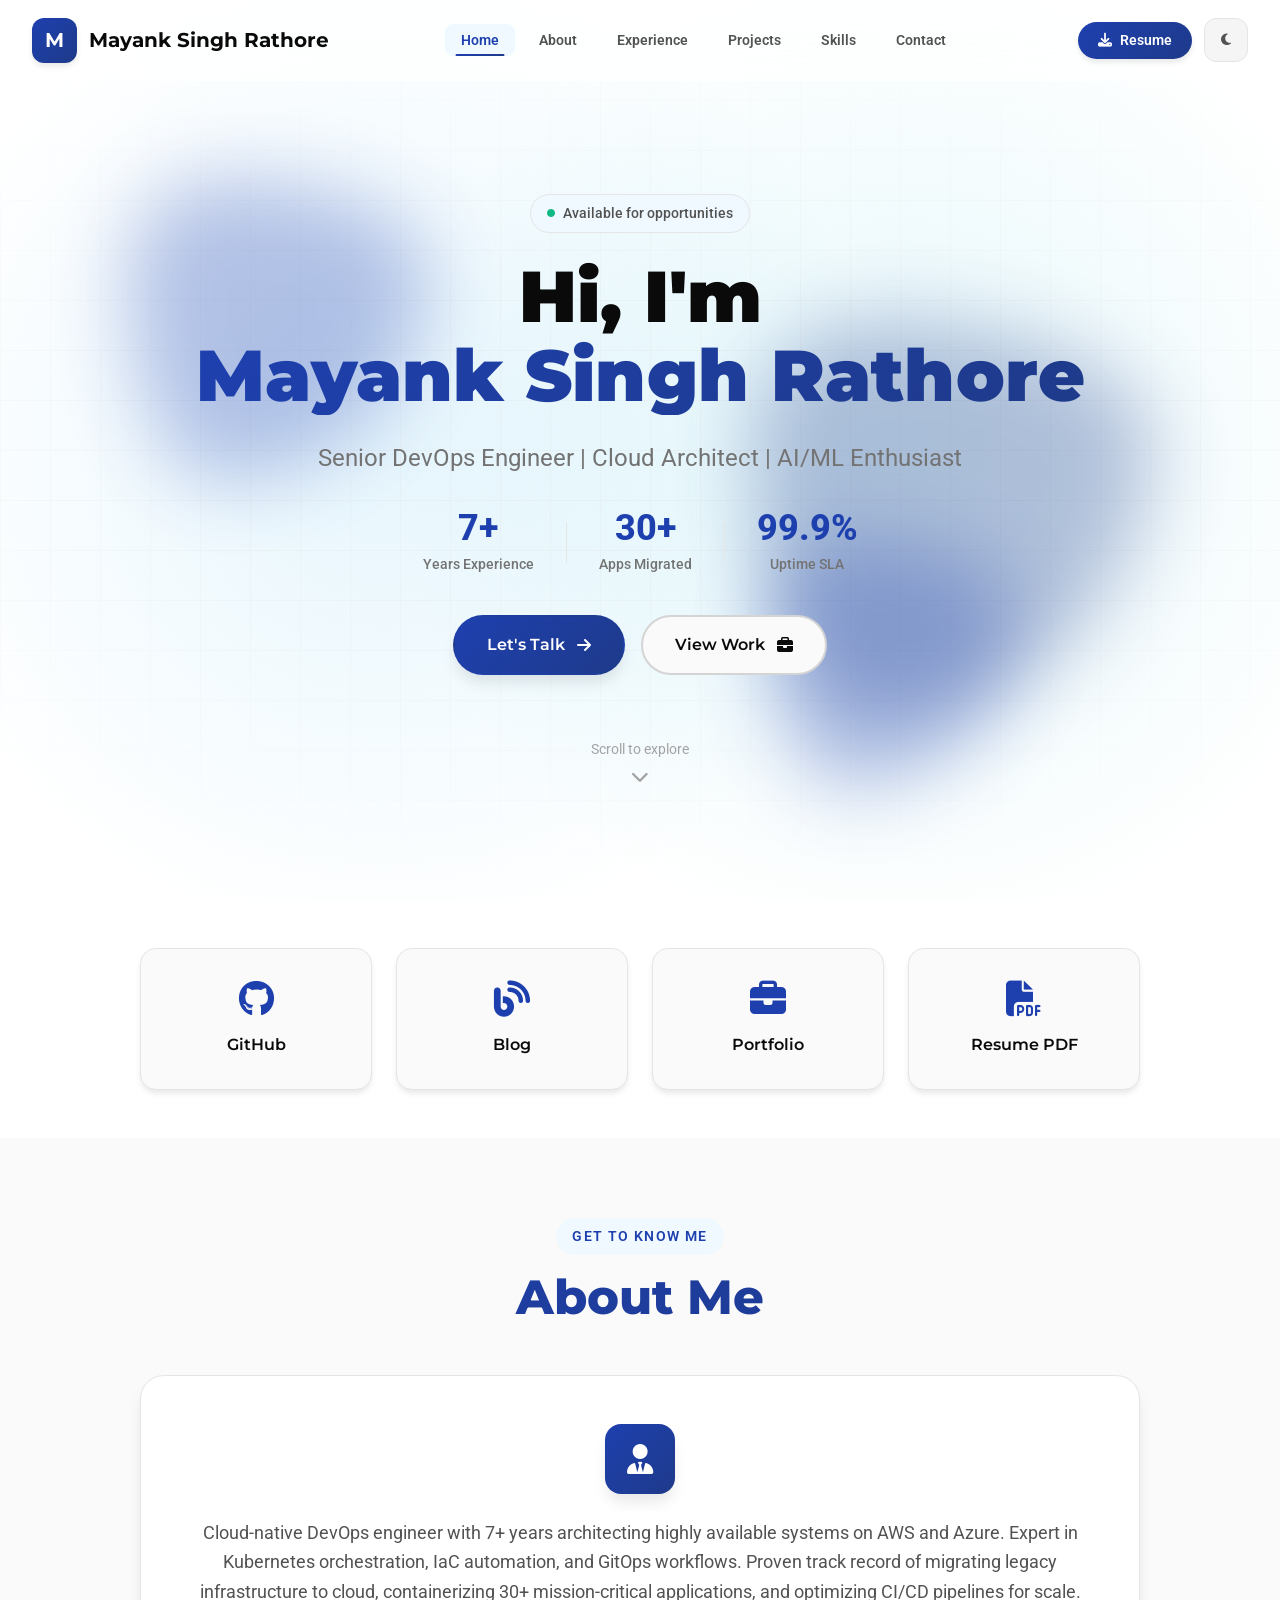
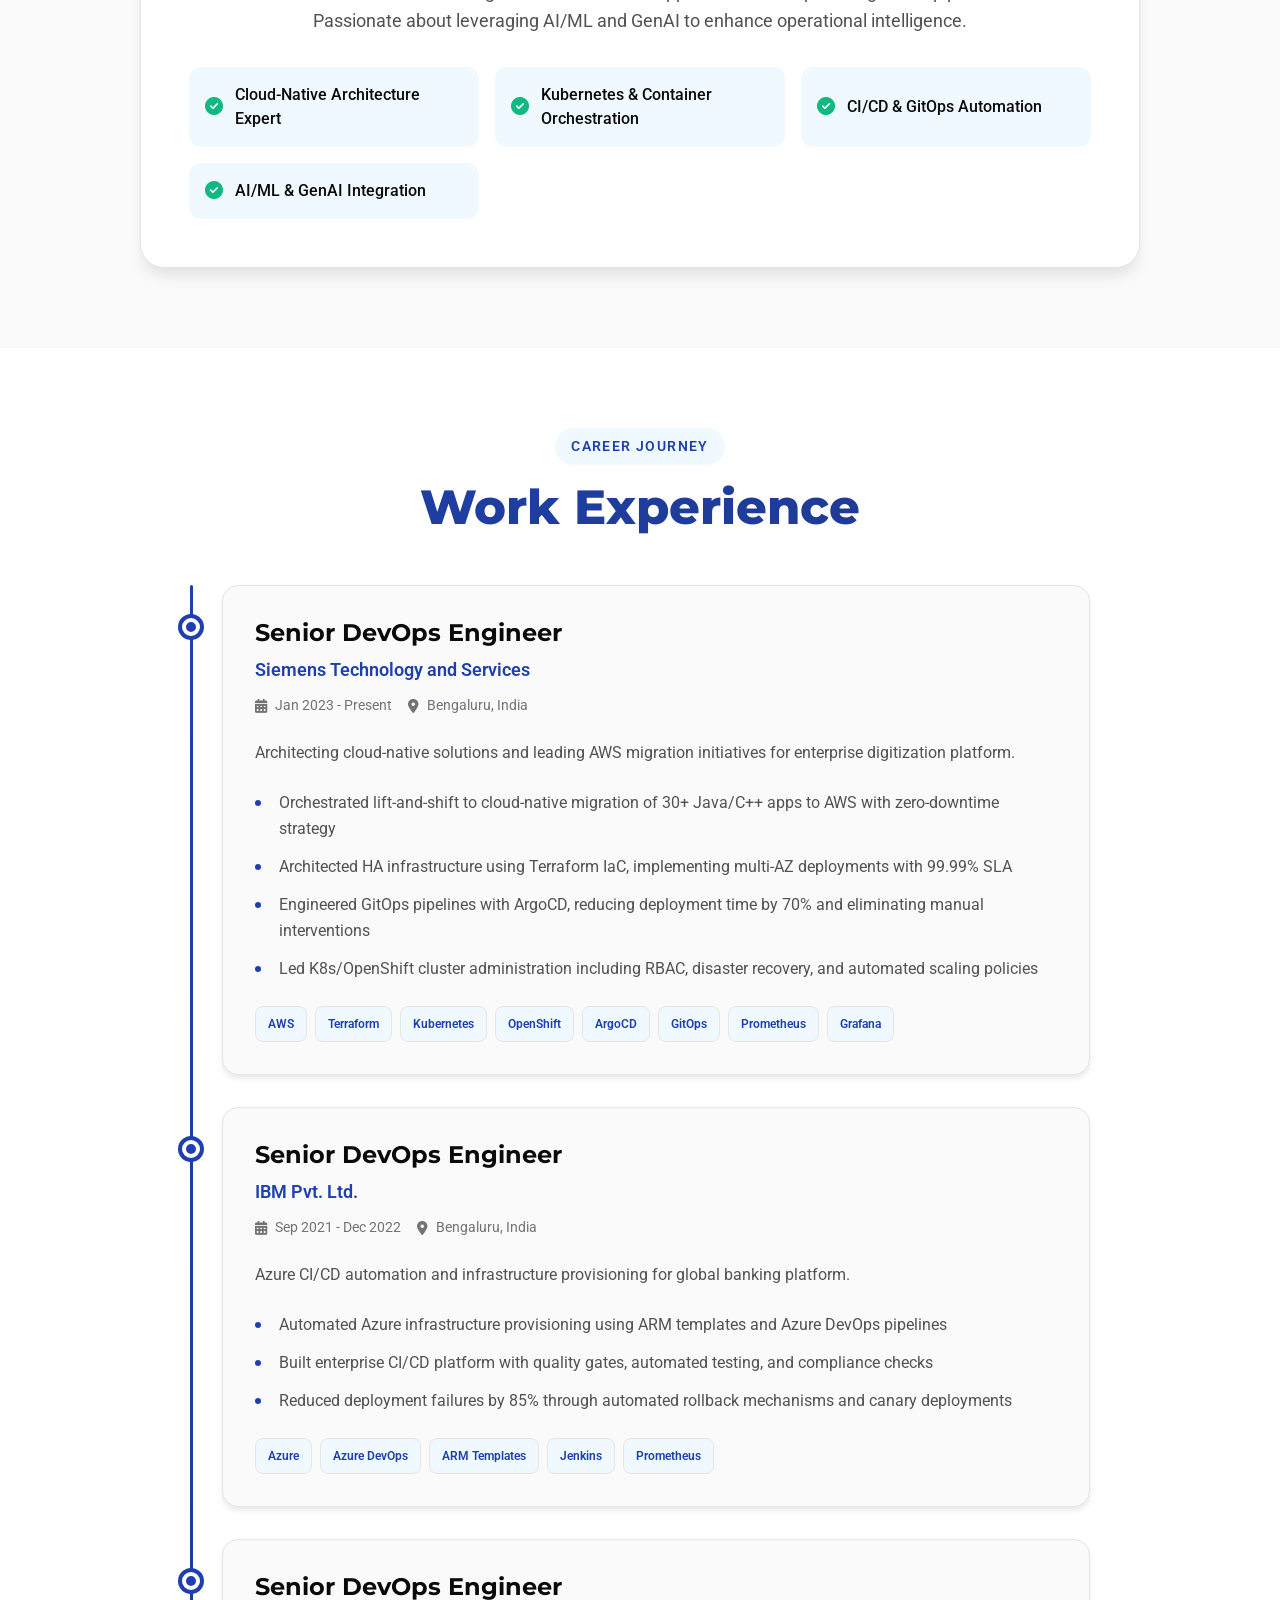
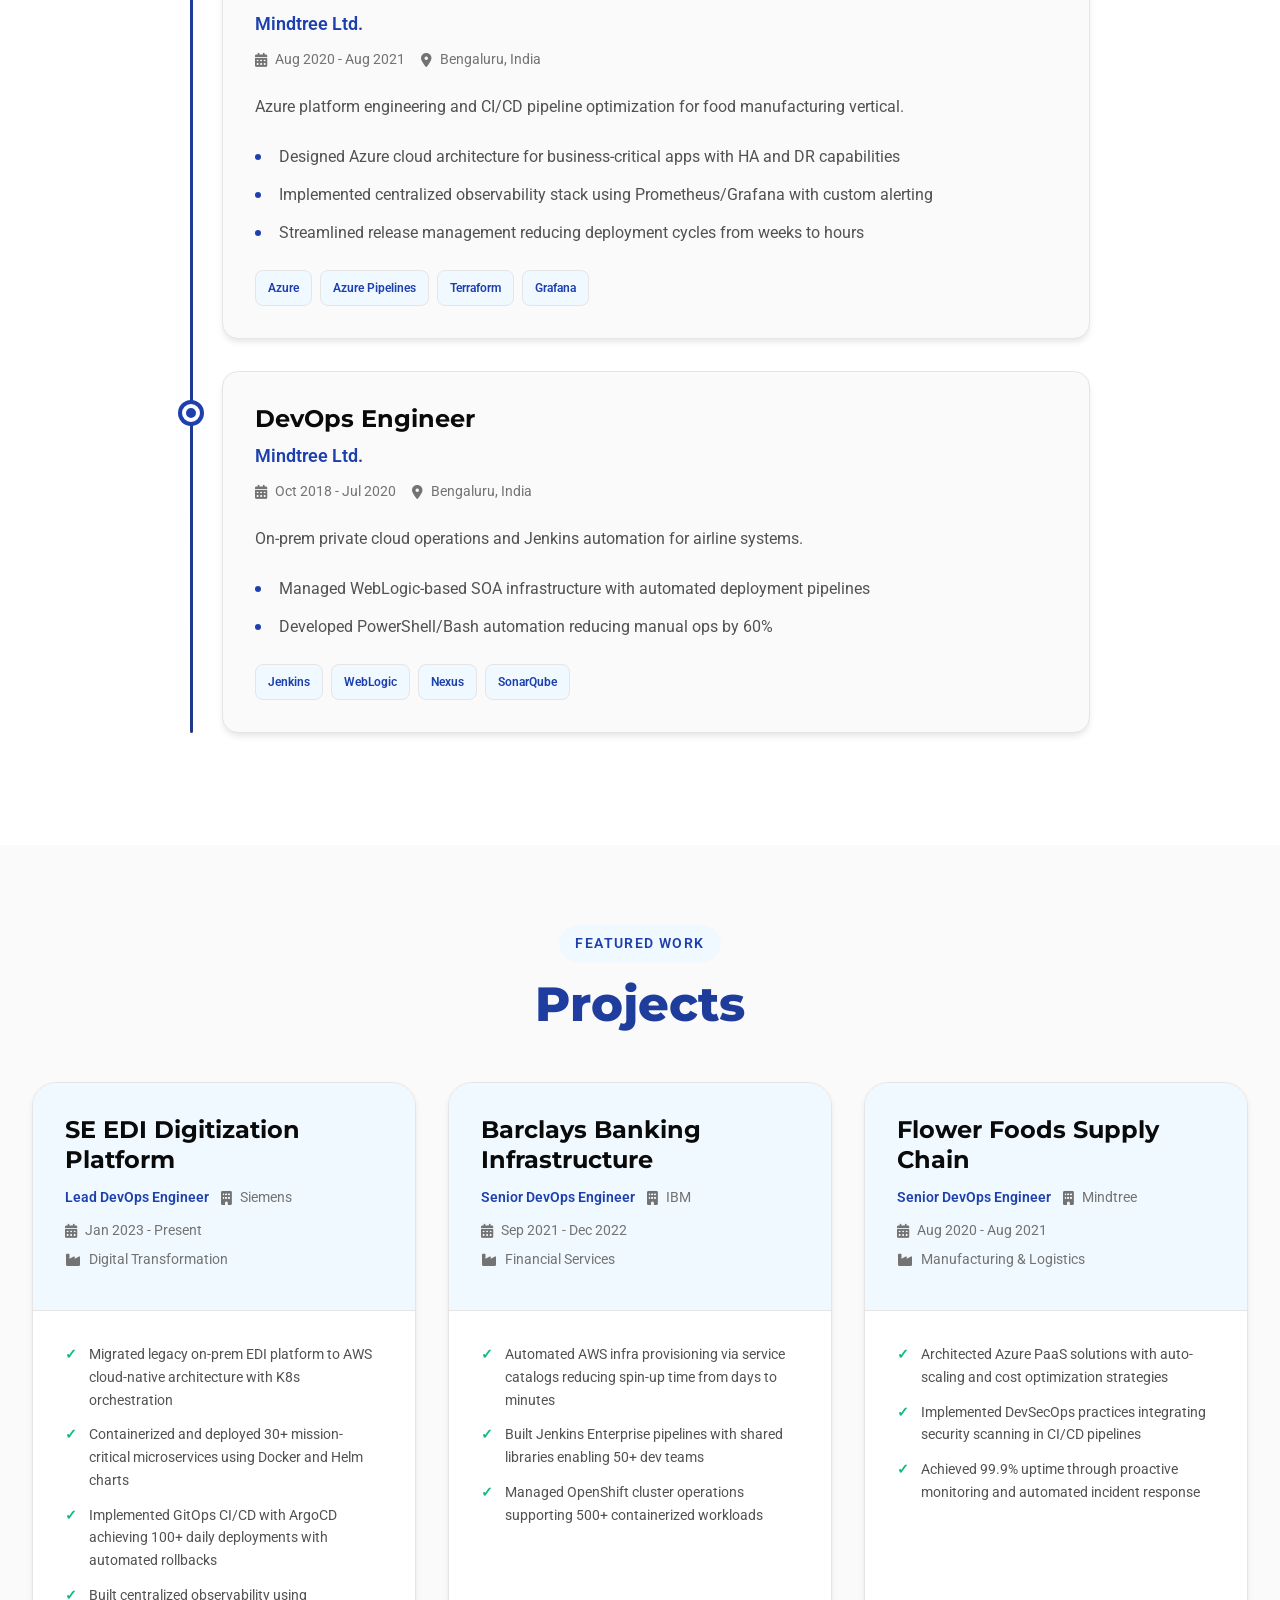
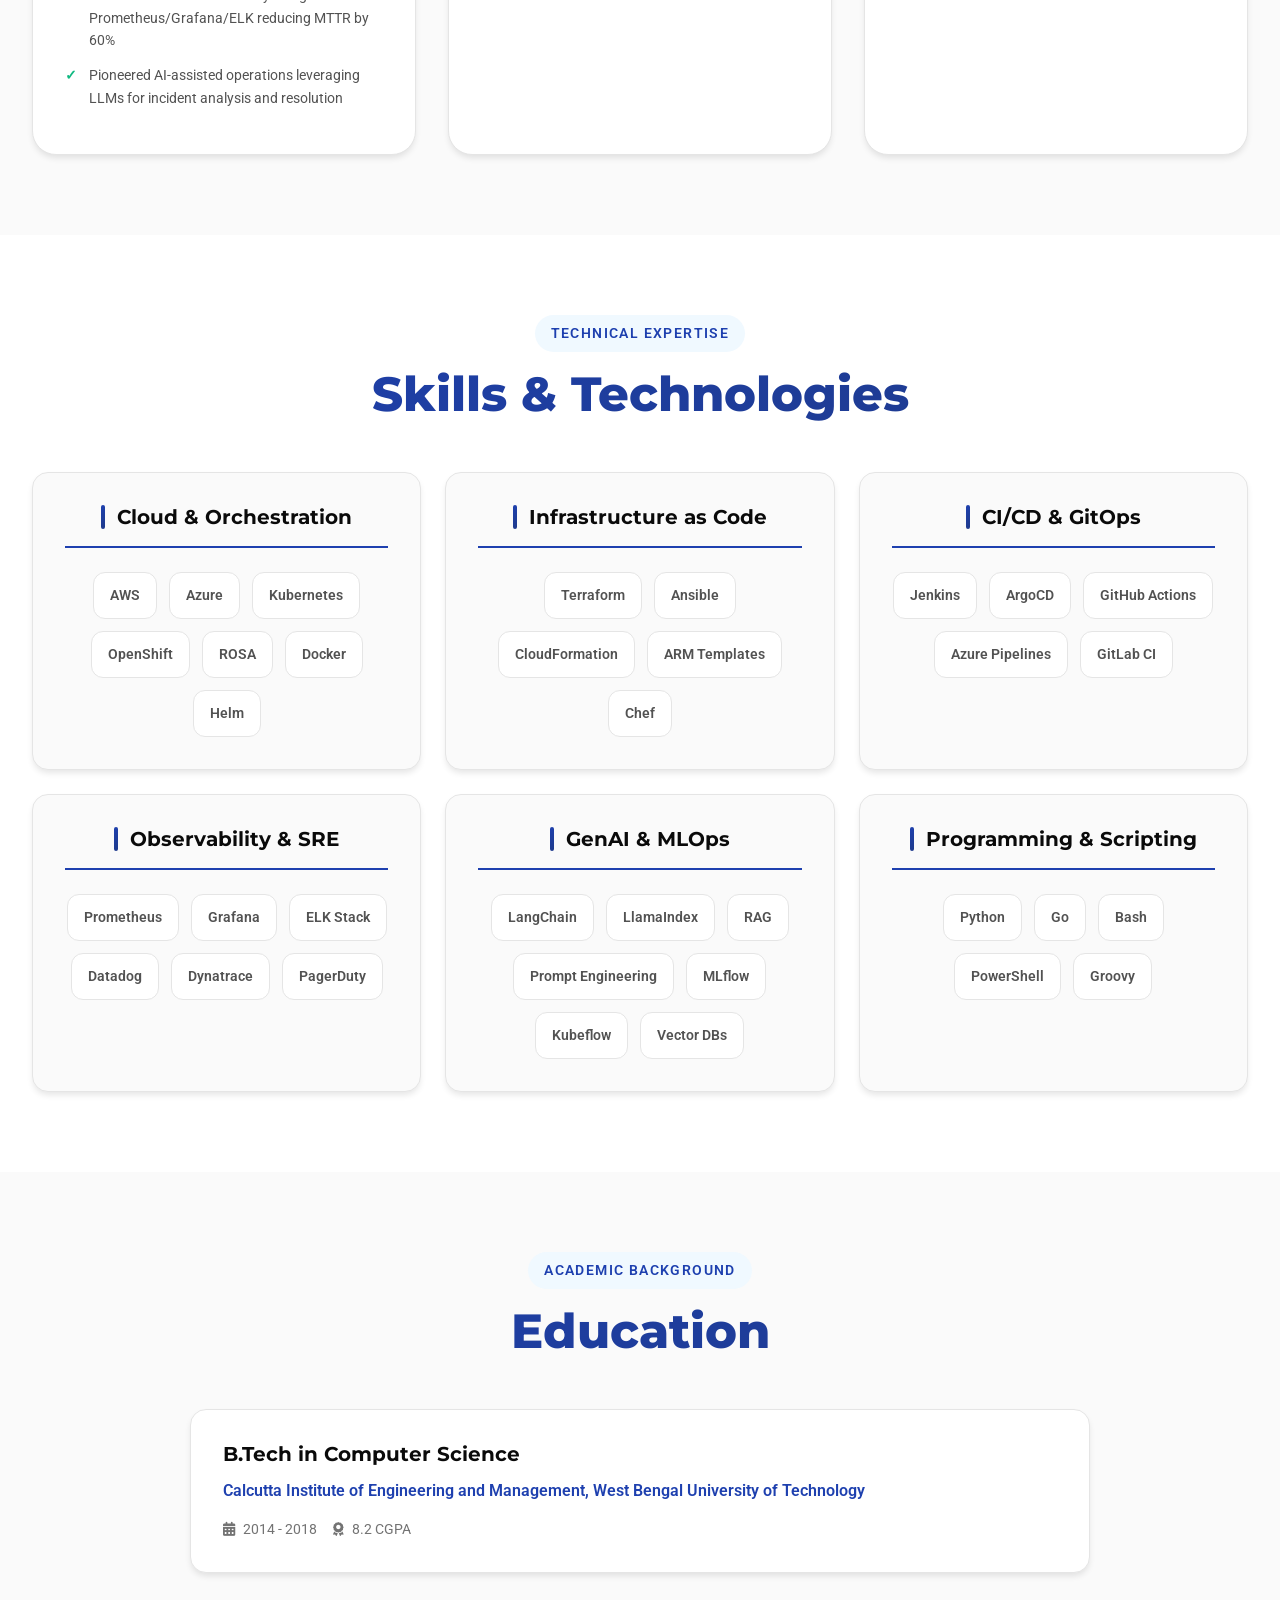
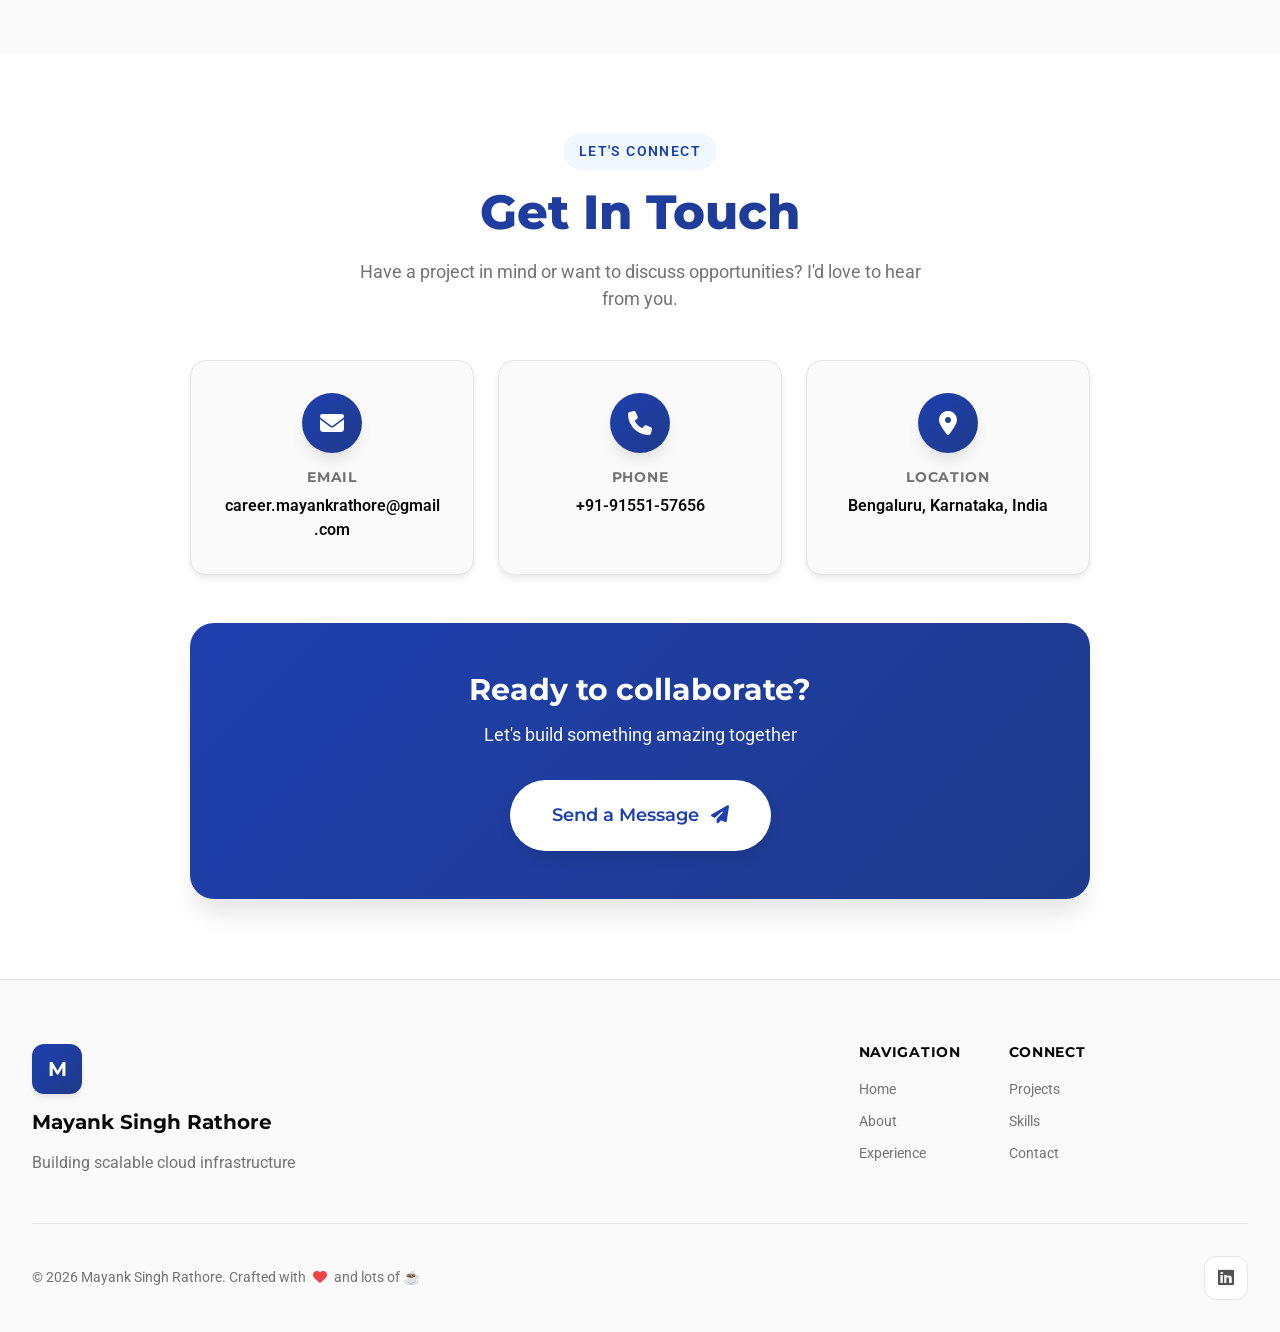
==== index.html @ becdf4ff "Added files" ====
<!DOCTYPE html>
<html lang="en">
<head>
    <meta charset="UTF-8">
    <meta name="viewport" content="width=device-width, initial-scale=1.0">
    <meta name="description" content="Mayank Singh Rathore - Senior DevOps Engineer | Cloud & Platform Engineering">
    <meta name="author" content="Mayank Singh Rathore">
    <title>Mayank Singh Rathore - Portfolio</title>
    <link rel="preconnect" href="https://fonts.googleapis.com">
    <link rel="preconnect" href="https://fonts.gstatic.com" crossorigin>
    <link rel="stylesheet" href="css/styles.css">
    <link rel="stylesheet" href="https://cdnjs.cloudflare.com/ajax/libs/font-awesome/6.4.0/css/all.min.css">
</head>
<body>
    <!-- Header & Navigation -->
    <header class="header">
        <div class="container">
            <nav class="navbar">
                <div class="logo">
                    <div class="logo-icon">
                        <span id="logo-initial">M</span>
                    </div>
                    <h1 id="nav-name" class="logo-text">Loading...</h1>
                </div>
                <button class="mobile-menu-toggle" aria-label="Toggle navigation menu">
                    <span></span>
                    <span></span>
                    <span></span>
                </button>
                <ul class="nav-menu">
                    <li><a href="#home" class="nav-link">Home</a></li>
                    <li><a href="#about" class="nav-link">About</a></li>
                    <li><a href="#experience" class="nav-link">Experience</a></li>
                    <li><a href="#projects" class="nav-link">Projects</a></li>
                    <li><a href="#skills" class="nav-link">Skills</a></li>
                    <li><a href="#contact" class="nav-link">Contact</a></li>
                </ul>
                <div class="nav-actions">
                    <a href="#" id="download-resume" class="btn-download" aria-label="Download resume">
                        <i class="fas fa-download"></i>
                        <span>Resume</span>
                    </a>
                    <button class="theme-toggle" id="theme-toggle" aria-label="Toggle dark mode">
                        <i class="fas fa-moon"></i>
                    </button>
                </div>
            </nav>
        </div>
    </header>

    <!-- Hero Section -->
    <section id="home" class="hero">
        <div class="hero-background">
            <div class="hero-gradient"></div>
            <div class="hero-grid"></div>
            <div class="floating-shapes">
                <div class="shape shape-1"></div>
                <div class="shape shape-2"></div>
                <div class="shape shape-3"></div>
            </div>
        </div>
        <div class="container">
            <div class="hero-content">
                <div class="hero-badge">
                    <i class="fas fa-circle"></i>
                    <span>Available for opportunities</span>
                </div>
                <h1 id="hero-name" class="hero-title">
                    Hi, I'm <span class="gradient-text">Loading...</span>
                </h1>
                <p id="hero-headline" class="hero-subtitle">Loading...</p>
                <div class="hero-stats">
                    <div class="stat-item">
                        <div class="stat-number">7+</div>
                        <div class="stat-label">Years Experience</div>
                    </div>
                    <div class="stat-divider"></div>
                    <div class="stat-item">
                        <div class="stat-number">30+</div>
                        <div class="stat-label">Apps Migrated</div>
                    </div>
                    <div class="stat-divider"></div>
                    <div class="stat-item">
                        <div class="stat-number">99.9%</div>
                        <div class="stat-label">Uptime SLA</div>
                    </div>
                </div>
                <div class="hero-buttons">
                    <a href="#contact" class="btn btn-primary">
                        <span>Let's Talk</span>
                        <i class="fas fa-arrow-right"></i>
                    </a>
                    <a href="#projects" class="btn btn-secondary">
                        <span>View Work</span>
                        <i class="fas fa-briefcase"></i>
                    </a>
                </div>
                <div class="scroll-indicator">
                    <span>Scroll to explore</span>
                    <i class="fas fa-chevron-down"></i>
                </div>
            </div>
        </div>
    </section>

    <!-- Quick Links Section -->
    <section id="quick-links" class="quick-links section">
        <div class="container">
            <div id="quick-links-container" class="quick-links-grid">
                <!-- Dynamic content will be loaded here -->
            </div>
        </div>
    </section>

    <!-- About Section -->
    <section id="about" class="about section">
        <div class="container">
            <div class="section-header">
                <span class="section-label">Get to know me</span>
                <h2 class="section-title">About Me</h2>
            </div>
            <div class="about-content">
                <div class="about-card">
                    <div class="about-icon">
                        <i class="fas fa-user-tie"></i>
                    </div>
                    <p id="about-summary" class="about-text">Loading...</p>
                    <div class="about-highlights">
                        <div class="highlight-item">
                            <i class="fas fa-check-circle"></i>
                            <span>Cloud-Native Architecture Expert</span>
                        </div>
                        <div class="highlight-item">
                            <i class="fas fa-check-circle"></i>
                            <span>Kubernetes & Container Orchestration</span>
                        </div>
                        <div class="highlight-item">
                            <i class="fas fa-check-circle"></i>
                            <span>CI/CD & GitOps Automation</span>
                        </div>
                        <div class="highlight-item">
                            <i class="fas fa-check-circle"></i>
                            <span>AI/ML & GenAI Integration</span>
                        </div>
                    </div>
                </div>
            </div>
        </div>
    </section>

    <!-- Work Experience Section -->
    <section id="experience" class="experience section">
        <div class="container">
            <div class="section-header">
                <span class="section-label">Career Journey</span>
                <h2 class="section-title">Work Experience</h2>
            </div>
            <div id="experience-container" class="experience-timeline">
                <!-- Dynamic content will be loaded here -->
            </div>
        </div>
    </section>

    <!-- Projects Section -->
    <section id="projects" class="projects section">
        <div class="container">
            <div class="section-header">
                <span class="section-label">Featured Work</span>
                <h2 class="section-title">Projects</h2>
            </div>
            <div id="projects-container" class="projects-grid">
                <!-- Dynamic content will be loaded here -->
            </div>
        </div>
    </section>

    <!-- Skills Section -->
    <section id="skills" class="skills section">
        <div class="container">
            <div class="section-header">
                <span class="section-label">Technical Expertise</span>
                <h2 class="section-title">Skills & Technologies</h2>
            </div>
            <div id="skills-container" class="skills-grid">
                <!-- Dynamic content will be loaded here -->
            </div>
        </div>
    </section>

    <!-- Education Section -->
    <section id="education" class="education section">
        <div class="container">
            <div class="section-header">
                <span class="section-label">Academic Background</span>
                <h2 class="section-title">Education</h2>
            </div>
            <div id="education-container" class="education-grid">
                <!-- Dynamic content will be loaded here -->
            </div>
        </div>
    </section>

    <!-- Contact Section -->
    <section id="contact" class="contact section">
        <div class="container">
            <div class="section-header">
                <span class="section-label">Let's Connect</span>
                <h2 class="section-title">Get In Touch</h2>
                <p class="section-description">
                    Have a project in mind or want to discuss opportunities? I'd love to hear from you.
                </p>
            </div>
            <div class="contact-wrapper">
                <div class="contact-info-grid">
                    <div class="contact-card">
                        <div class="contact-icon">
                            <i class="fas fa-envelope"></i>
                        </div>
                        <div class="contact-details">
                            <h3>Email</h3>
                            <a id="contact-email" href="mailto:">Loading...</a>
                        </div>
                    </div>
                    <div class="contact-card">
                        <div class="contact-icon">
                            <i class="fas fa-phone"></i>
                        </div>
                        <div class="contact-details">
                            <h3>Phone</h3>
                            <a id="contact-phone" href="tel:">Loading...</a>
                        </div>
                    </div>
                    <div class="contact-card">
                        <div class="contact-icon">
                            <i class="fas fa-map-marker-alt"></i>
                        </div>
                        <div class="contact-details">
                            <h3>Location</h3>
                            <p id="contact-location">Loading...</p>
                        </div>
                    </div>
                </div>
                <div class="contact-cta">
                    <h3>Ready to collaborate?</h3>
                    <p>Let's build something amazing together</p>
                    <a href="mailto:career.mayankrathore@gmail.com" class="btn btn-primary btn-large">
                        <span>Send a Message</span>
                        <i class="fas fa-paper-plane"></i>
                    </a>
                </div>
            </div>
        </div>
    </section>

    <!-- Footer -->
    <footer class="footer">
        <div class="container">
            <div class="footer-content">
                <div class="footer-top">
                    <div class="footer-brand">
                        <div class="logo-icon">
                            <span>M</span>
                        </div>
                        <h3 id="footer-name">Mayank Singh Rathore</h3>
                        <p>Building scalable cloud infrastructure</p>
                    </div>
                    <div class="footer-links">
                        <div class="footer-column">
                            <h4>Navigation</h4>
                            <ul>
                                <li><a href="#home">Home</a></li>
                                <li><a href="#about">About</a></li>
                                <li><a href="#experience">Experience</a></li>
                            </ul>
                        </div>
                        <div class="footer-column">
                            <h4>Connect</h4>
                            <ul>
                                <li><a href="#projects">Projects</a></li>
                                <li><a href="#skills">Skills</a></li>
                                <li><a href="#contact">Contact</a></li>
                            </ul>
                        </div>
                    </div>
                </div>
                <div class="footer-divider"></div>
                <div class="footer-bottom">
                    <p class="copyright">
                        &copy; <span id="current-year"></span> <span class="footer-name-copy">Mayank Singh Rathore</span>. 
                        Crafted with <i class="fas fa-heart"></i> and lots of ☕
                    </p>
                    <div id="social-links" class="social-links">
                        <!-- Dynamic content will be loaded here -->
                    </div>
                </div>
            </div>
        </div>
    </footer>

    <!-- Back to Top Button -->
    <button class="back-to-top" id="backToTop" aria-label="Back to top">
        <i class="fas fa-arrow-up"></i>
    </button>

    <script src="js/main.js"></script>
</body>
</html>
---- css/styles.css ----
/* ===================================
   MODERN PORTFOLIO REDESIGN
   Expert UX/UI Design - 2026
   =================================== */

/* Import Fonts */
@import url('https://fonts.googleapis.com/css2?family=Roboto:wght@300;400;500;700;900&family=Montserrat:wght@400;500;600;700;800&display=swap');

/* ===================================
   CSS Variables - Design System
   =================================== */
:root {
    /* Colors - Light Theme */
    --bg-primary: #ffffff;
    --bg-secondary: #fafafa;
    --bg-tertiary: #f5f5f5;
    --bg-accent: #f0f9ff;
    
    --text-primary: #0a0a0a;
    --text-secondary: #525252;
    --text-tertiary: #737373;
    --text-muted: #a3a3a3;
    
    --accent-primary: #1e40af;
    --accent-secondary: #1e3a8a;
    --accent-hover: #1e3a8a;
    --accent-gradient: linear-gradient(135deg, #1e40af 0%, #1e3a8a 100%);
    
    --success: #10b981;
    --warning: #f59e0b;
    --error: #ef4444;
    
    --border-light: #e5e5e5;
    --border-medium: #d4d4d4;
    --border-dark: #a3a3a3;
    
    --shadow-sm: 0 1px 2px 0 rgba(0, 0, 0, 0.05);
    --shadow-md: 0 4px 6px -1px rgba(0, 0, 0, 0.1);
    --shadow-lg: 0 10px 15px -3px rgba(0, 0, 0, 0.1);
    --shadow-xl: 0 20px 25px -5px rgba(0, 0, 0, 0.1);
    --shadow-2xl: 0 25px 50px -12px rgba(0, 0, 0, 0.25);
    
    --glass-bg: rgba(255, 255, 255, 0.7);
    --glass-border: rgba(255, 255, 255, 0.18);
    
    /* Spacing Scale */
    --space-1: 0.25rem;
    --space-2: 0.5rem;
    --space-3: 0.75rem;
    --space-4: 1rem;
    --space-5: 1.25rem;
    --space-6: 1.5rem;
    --space-8: 2rem;
    --space-10: 2.5rem;
    --space-12: 3rem;
    --space-16: 4rem;
    --space-20: 5rem;
    --space-24: 6rem;
    
    /* Typography */
    --font-sans: 'Roboto', -apple-system, BlinkMacSystemFont, 'Segoe UI', sans-serif;
    --font-display: 'Montserrat', 'Roboto', sans-serif;
    
    --text-xs: 0.75rem;
    --text-sm: 0.875rem;
    --text-base: 1rem;
    --text-lg: 1.125rem;
    --text-xl: 1.25rem;
    --text-2xl: 1.5rem;
    --text-3xl: 1.875rem;
    --text-4xl: 2.25rem;
    --text-5xl: 3rem;
    --text-6xl: 3.75rem;
    --text-7xl: 4.5rem;
    
    --leading-tight: 1.25;
    --leading-normal: 1.5;
    --leading-relaxed: 1.625;
    --leading-loose: 1.75;
    
    /* Border Radius */
    --radius-sm: 0.375rem;
    --radius-md: 0.5rem;
    --radius-lg: 0.75rem;
    --radius-xl: 1rem;
    --radius-2xl: 1.5rem;
    --radius-full: 9999px;
    
    /* Transitions */
    --transition-fast: 150ms cubic-bezier(0.4, 0, 0.2, 1);
    --transition-base: 200ms cubic-bezier(0.4, 0, 0.2, 1);
    --transition-slow: 300ms cubic-bezier(0.4, 0, 0.2, 1);
    --transition-smooth: 500ms cubic-bezier(0.4, 0, 0.2, 1);
    
    /* Z-Index Scale */
    --z-base: 0;
    --z-dropdown: 1000;
    --z-sticky: 1020;
    --z-fixed: 1030;
    --z-modal: 1040;
    --z-tooltip: 1050;
}

[data-theme="dark"] {
    /* Colors - Dark Theme */
    --bg-primary: #0a0a0a;
    --bg-secondary: #141414;
    --bg-tertiary: #1a1a1a;
    --bg-accent: #0c1e2e;
    
    --text-primary: #fafafa;
    --text-secondary: #d4d4d4;
    --text-tertiary: #a3a3a3;
    --text-muted: #737373;
    
    --accent-primary: #3b82f6;
    --accent-secondary: #2563eb;
    --accent-hover: #1d4ed8;
    --accent-gradient: linear-gradient(135deg, #3b82f6 0%, #2563eb 100%);
    
    --border-light: #262626;
    --border-medium: #404040;
    --border-dark: #525252;
    
    --shadow-sm: 0 1px 2px 0 rgba(0, 0, 0, 0.5);
    --shadow-md: 0 4px 6px -1px rgba(0, 0, 0, 0.6);
    --shadow-lg: 0 10px 15px -3px rgba(0, 0, 0, 0.7);
    --shadow-xl: 0 20px 25px -5px rgba(0, 0, 0, 0.8);
    --shadow-2xl: 0 25px 50px -12px rgba(0, 0, 0, 0.9);
    
    --glass-bg: rgba(10, 10, 10, 0.7);
    --glass-border: rgba(255, 255, 255, 0.1);
}

/* ===================================
   Base Styles
   =================================== */
*,
*::before,
*::after {
    margin: 0;
    padding: 0;
    box-sizing: border-box;
}

html {
    scroll-behavior: smooth;
    -webkit-font-smoothing: antialiased;
    -moz-osx-font-smoothing: grayscale;
}

body {
    font-family: var(--font-sans);
    font-size: var(--text-base);
    line-height: var(--leading-normal);
    color: var(--text-secondary);
    background-color: var(--bg-primary);
    overflow-x: hidden;
    transition: background-color var(--transition-base), color var(--transition-base);
}

.container {
    max-width: 1280px;
    margin: 0 auto;
    padding: 0 var(--space-6);
}

@media (min-width: 768px) {
    .container {
        padding: 0 var(--space-8);
    }
}

/* ===================================
   Typography
   =================================== */
h1, h2, h3, h4, h5, h6 {
    font-family: var(--font-display);
    font-weight: 700;
    line-height: var(--leading-tight);
    color: var(--text-primary);
}

.section {
    padding: var(--space-20) 0;
    position: relative;
}

.section-header {
    text-align: center;
    margin-bottom: var(--space-12);
}

.section-label {
    display: inline-block;
    font-size: var(--text-sm);
    font-weight: 600;
    text-transform: uppercase;
    letter-spacing: 0.1em;
    color: var(--accent-primary);
    margin-bottom: var(--space-3);
    padding: var(--space-2) var(--space-4);
    background: var(--bg-accent);
    border-radius: var(--radius-full);
}

.section-title {
    font-size: var(--text-5xl);
    font-weight: 800;
    margin-bottom: var(--space-4);
    background: var(--accent-gradient);
    -webkit-background-clip: text;
    background-clip: text;
    -webkit-text-fill-color: transparent;
}

.section-description {
    font-size: var(--text-lg);
    color: var(--text-tertiary);
    max-width: 600px;
    margin: 0 auto;
}

@media (max-width: 768px) {
    .section-title {
        font-size: var(--text-4xl);
    }
}

/* ===================================
   Header & Navigation
   =================================== */
.header {
    position: fixed;
    top: 0;
    left: 0;
    right: 0;
    z-index: var(--z-fixed);
    background: var(--glass-bg);
    backdrop-filter: blur(20px) saturate(180%);
    -webkit-backdrop-filter: blur(20px) saturate(180%);
    border-bottom: 1px solid var(--glass-border);
    transition: all var(--transition-base);
}

.header.scrolled {
    box-shadow: var(--shadow-md);
}

.navbar {
    display: flex;
    align-items: center;
    justify-content: space-between;
    height: 80px;
    gap: var(--space-8);
}

.logo {
    display: flex;
    align-items: center;
    gap: var(--space-3);
    text-decoration: none;
    color: var(--text-primary);
    cursor: pointer;
}

.logo-icon {
    width: 45px;
    height: 45px;
    background: var(--accent-gradient);
    border-radius: var(--radius-lg);
    display: flex;
    align-items: center;
    justify-content: center;
    font-family: var(--font-display);
    font-size: var(--text-xl);
    font-weight: 700;
    color: white;
    box-shadow: var(--shadow-md);
    transition: transform var(--transition-base);
}

.logo:hover .logo-icon {
    transform: rotate(-5deg) scale(1.05);
}

.logo-text {
    font-size: var(--text-xl);
    font-weight: 700;
    margin: 0;
}

.nav-menu {
    display: flex;
    list-style: none;
    gap: var(--space-2);
    margin: 0;
}

.nav-link {
    position: relative;
    padding: var(--space-2) var(--space-4);
    font-size: var(--text-sm);
    font-weight: 600;
    color: var(--text-secondary);
    text-decoration: none;
    border-radius: var(--radius-md);
    transition: all var(--transition-fast);
}

.nav-link::before {
    content: '';
    position: absolute;
    bottom: 0;
    left: 50%;
    transform: translateX(-50%) scaleX(0);
    width: 70%;
    height: 2px;
    background: var(--accent-gradient);
    border-radius: var(--radius-full);
    transition: transform var(--transition-base);
}

.nav-link:hover,
.nav-link.active {
    color: var(--accent-primary);
    background: var(--bg-accent);
}

.nav-link:hover::before,
.nav-link.active::before {
    transform: translateX(-50%) scaleX(1);
}

.nav-actions {
    display: flex;
    align-items: center;
    gap: var(--space-3);
}

.btn-download {
    display: flex;
    align-items: center;
    gap: var(--space-2);
    padding: var(--space-2) var(--space-5);
    font-size: var(--text-sm);
    font-weight: 600;
    color: white;
    background: var(--accent-gradient);
    border: none;
    border-radius: var(--radius-full);
    text-decoration: none;
    cursor: pointer;
    box-shadow: var(--shadow-md);
    transition: all var(--transition-base);
}

.btn-download:hover {
    transform: translateY(-2px);
    box-shadow: var(--shadow-lg);
}

.btn-download i {
    font-size: var(--text-sm);
}

.theme-toggle {
    width: 44px;
    height: 44px;
    display: flex;
    align-items: center;
    justify-content: center;
    background: var(--bg-tertiary);
    border: 1px solid var(--border-light);
    border-radius: var(--radius-lg);
    cursor: pointer;
    color: var(--text-secondary);
    transition: all var(--transition-fast);
}

.theme-toggle:hover {
    background: var(--accent-primary);
    color: white;
    border-color: var(--accent-primary);
    transform: rotate(20deg);
}

.mobile-menu-toggle {
    display: none;
    flex-direction: column;
    gap: 5px;
    background: none;
    border: none;
    cursor: pointer;
    padding: var(--space-2);
}

.mobile-menu-toggle span {
    width: 24px;
    height: 2px;
    background: var(--text-primary);
    border-radius: var(--radius-full);
    transition: all var(--transition-base);
}

/* ===================================
   Hero Section
   =================================== */
.hero {
    position: relative;
    min-height: 100vh;
    display: flex;
    align-items: center;
    justify-content: center;
    padding-top: 80px;
    overflow: hidden;
}

.hero-background {
    position: absolute;
    inset: 0;
    z-index: 0;
}

.hero-gradient {
    position: absolute;
    inset: 0;
    background: radial-gradient(circle at 30% 50%, rgba(14, 165, 233, 0.1) 0%, transparent 50%),
                radial-gradient(circle at 70% 50%, rgba(6, 182, 212, 0.1) 0%, transparent 50%);
}

.hero-grid {
    position: absolute;
    inset: 0;
    background-image: 
        linear-gradient(var(--border-light) 1px, transparent 1px),
        linear-gradient(90deg, var(--border-light) 1px, transparent 1px);
    background-size: 50px 50px;
    opacity: 0.3;
    mask-image: radial-gradient(ellipse 80% 50% at 50% 50%, black 40%, transparent 100%);
}

.floating-shapes {
    position: absolute;
    inset: 0;
    overflow: hidden;
}

.shape {
    position: absolute;
    border-radius: 30% 70% 70% 30% / 30% 30% 70% 70%;
    filter: blur(40px);
    opacity: 0.3;
    animation: float 20s ease-in-out infinite;
}

.shape-1 {
    width: 300px;
    height: 300px;
    background: var(--accent-primary);
    top: 20%;
    left: 10%;
    animation-delay: 0s;
}

.shape-2 {
    width: 400px;
    height: 400px;
    background: var(--accent-secondary);
    bottom: 20%;
    right: 10%;
    animation-delay: -7s;
}

.shape-3 {
    width: 250px;
    height: 250px;
    background: var(--accent-primary);
    top: 60%;
    left: 60%;
    animation-delay: -14s;
}

@keyframes float {
    0%, 100% {
        transform: translate(0, 0) rotate(0deg);
    }
    33% {
        transform: translate(30px, -50px) rotate(120deg);
    }
    66% {
        transform: translate(-20px, 30px) rotate(240deg);
    }
}

.hero-content {
    position: relative;
    z-index: 1;
    text-align: center;
    max-width: 900px;
}

.hero-badge {
    display: inline-flex;
    align-items: center;
    gap: var(--space-2);
    padding: var(--space-2) var(--space-4);
    background: var(--bg-accent);
    border: 1px solid var(--border-light);
    border-radius: var(--radius-full);
    margin-bottom: var(--space-6);
    font-size: var(--text-sm);
    font-weight: 500;
    color: var(--text-secondary);
    animation: fadeInDown 0.6s ease-out;
}

.hero-badge i {
    color: var(--success);
    font-size: 8px;
    animation: pulse 2s ease-in-out infinite;
}

@keyframes pulse {
    0%, 100% {
        opacity: 1;
    }
    50% {
        opacity: 0.5;
    }
}

.hero-title {
    font-size: var(--text-7xl);
    font-weight: 900;
    line-height: 1.1;
    margin-bottom: var(--space-6);
    animation: fadeInUp 0.8s ease-out 0.2s both;
}

.gradient-text {
    background: var(--accent-gradient);
    -webkit-background-clip: text;
    background-clip: text;
    -webkit-text-fill-color: transparent;
    display: inline-block;
}

.hero-subtitle {
    font-size: var(--text-2xl);
    color: var(--text-tertiary);
    margin-bottom: var(--space-8);
    line-height: var(--leading-relaxed);
    animation: fadeInUp 0.8s ease-out 0.4s both;
}

.hero-stats {
    display: flex;
    justify-content: center;
    align-items: center;
    gap: var(--space-8);
    margin-bottom: var(--space-10);
    animation: fadeInUp 0.8s ease-out 0.6s both;
}

.stat-item {
    text-align: center;
}

.stat-number {
    font-size: var(--text-4xl);
    font-weight: 800;
    color: var(--accent-primary);
    line-height: 1;
    margin-bottom: var(--space-2);
}

.stat-label {
    font-size: var(--text-sm);
    color: var(--text-tertiary);
    font-weight: 500;
}

.stat-divider {
    width: 1px;
    height: 40px;
    background: var(--border-light);
}

.hero-buttons {
    display: flex;
    justify-content: center;
    gap: var(--space-4);
    margin-bottom: var(--space-16);
    animation: fadeInUp 0.8s ease-out 0.8s both;
}

.btn {
    display: inline-flex;
    align-items: center;
    gap: var(--space-3);
    padding: var(--space-4) var(--space-8);
    font-family: var(--font-display);
    font-size: var(--text-base);
    font-weight: 600;
    text-decoration: none;
    border-radius: var(--radius-full);
    border: 2px solid transparent;
    cursor: pointer;
    transition: all var(--transition-base);
    white-space: nowrap;
}

.btn-primary {
    color: white;
    background: var(--accent-gradient);
    box-shadow: var(--shadow-lg);
}

.btn-primary:hover {
    transform: translateY(-3px);
    box-shadow: var(--shadow-xl);
}

.btn-secondary {
    color: var(--text-primary);
    background: var(--bg-secondary);
    border-color: var(--border-medium);
}

.btn-secondary:hover {
    background: var(--bg-tertiary);
    border-color: var(--accent-primary);
    transform: translateY(-3px);
}

.btn-large {
    padding: var(--space-5) var(--space-10);
    font-size: var(--text-lg);
}

.scroll-indicator {
    display: flex;
    flex-direction: column;
    align-items: center;
    gap: var(--space-2);
    color: var(--text-muted);
    font-size: var(--text-sm);
    animation: fadeInUp 0.8s ease-out 1s both, bounce 2s ease-in-out 2s infinite;
}

.scroll-indicator i {
    font-size: var(--text-lg);
}

@keyframes bounce {
    0%, 100% {
        transform: translateY(0);
    }
    50% {
        transform: translateY(10px);
    }
}

@keyframes fadeInUp {
    from {
        opacity: 0;
        transform: translateY(30px);
    }
    to {
        opacity: 1;
        transform: translateY(0);
    }
}

@keyframes fadeInDown {
    from {
        opacity: 0;
        transform: translateY(-20px);
    }
    to {
        opacity: 1;
        transform: translateY(0);
    }
}

@media (max-width: 768px) {
    .hero-title {
        font-size: var(--text-4xl);
    }
    
    .hero-subtitle {
        font-size: var(--text-lg);
    }
    
    .hero-stats {
        gap: var(--space-4);
    }
    
    .stat-number {
        font-size: var(--text-2xl);
    }
    
    .hero-buttons {
        flex-direction: column;
        gap: var(--space-3);
    }
}

/* ===================================
   Quick Links Section
   =================================== */
.quick-links {
    padding: var(--space-12) 0;
    background: var(--bg-primary);
}

.quick-links-grid {
    display: grid;
    grid-template-columns: repeat(auto-fit, minmax(200px, 1fr));
    gap: var(--space-6);
    max-width: 1000px;
    margin: 0 auto;
}

.quick-link-card {
    background: var(--bg-secondary);
    border: 1px solid var(--border-light);
    border-radius: var(--radius-xl);
    padding: var(--space-8);
    display: flex;
    flex-direction: column;
    align-items: center;
    justify-content: center;
    gap: var(--space-4);
    text-decoration: none;
    color: var(--text-secondary);
    transition: all var(--transition-base);
    box-shadow: var(--shadow-md);
}

.quick-link-card:hover {
    transform: translateY(-5px);
    box-shadow: var(--shadow-xl);
    background: var(--bg-accent);
    border-color: var(--accent-primary);
}

.quick-link-card i {
    font-size: var(--text-4xl);
    color: var(--accent-primary);
    transition: all var(--transition-base);
}

.quick-link-card:hover i {
    transform: scale(1.1);
    color: var(--accent-hover);
}

.quick-link-card span {
    font-family: var(--font-display);
    font-weight: 600;
    font-size: var(--text-base);
    color: var(--text-primary);
    text-align: center;
}

/* ===================================
   About Section
   =================================== */
.about {
    background: var(--bg-secondary);
}

.about-content {
    max-width: 1000px;
    margin: 0 auto;
}

.about-card {
    background: var(--bg-primary);
    border: 1px solid var(--border-light);
    border-radius: var(--radius-2xl);
    padding: var(--space-12);
    box-shadow: var(--shadow-lg);
    transition: all var(--transition-base);
}

.about-card:hover {
    transform: translateY(-5px);
    box-shadow: var(--shadow-2xl);
}

.about-icon {
    width: 70px;
    height: 70px;
    background: var(--accent-gradient);
    border-radius: var(--radius-xl);
    display: flex;
    align-items: center;
    justify-content: center;
    margin: 0 auto var(--space-6);
    font-size: var(--text-3xl);
    color: white;
    box-shadow: var(--shadow-lg);
}

.about-text {
    font-size: var(--text-lg);
    line-height: var(--leading-relaxed);
    color: var(--text-secondary);
    text-align: center;
    margin-bottom: var(--space-8);
}

.about-highlights {
    display: grid;
    grid-template-columns: repeat(auto-fit, minmax(250px, 1fr));
    gap: var(--space-4);
}

.highlight-item {
    display: flex;
    align-items: center;
    gap: var(--space-3);
    padding: var(--space-4);
    background: var(--bg-accent);
    border-radius: var(--radius-lg);
    transition: all var(--transition-base);
}

.highlight-item:hover {
    transform: translateX(5px);
}

.highlight-item i {
    color: var(--success);
    font-size: var(--text-lg);
    flex-shrink: 0;
}

.highlight-item span {
    font-weight: 500;
    color: var(--text-primary);
}

/* ===================================
   Experience Section
   =================================== */
.experience {
    background: var(--bg-primary);
}

.experience-timeline {
    max-width: 900px;
    margin: 0 auto;
    position: relative;
    padding-left: var(--space-8);
}

.experience-timeline::before {
    content: '';
    position: absolute;
    left: 0;
    top: 0;
    bottom: 0;
    width: 3px;
    background: var(--accent-gradient);
    border-radius: var(--radius-full);
}

.experience-item {
    position: relative;
    background: var(--bg-secondary);
    border: 1px solid var(--border-light);
    border-radius: var(--radius-xl);
    padding: var(--space-8);
    margin-bottom: var(--space-8);
    box-shadow: var(--shadow-md);
    transition: all var(--transition-base);
}

.experience-item:hover {
    transform: translateX(10px);
    box-shadow: var(--shadow-xl);
    border-color: var(--accent-primary);
}

.experience-item::before {
    content: '';
    position: absolute;
    left: calc(-1 * var(--space-8) - 9px);
    top: var(--space-8);
    width: 18px;
    height: 18px;
    background: var(--accent-primary);
    border: 4px solid var(--bg-primary);
    border-radius: var(--radius-full);
    box-shadow: 0 0 0 4px var(--accent-primary);
}

.experience-header {
    margin-bottom: var(--space-6);
}

.experience-title {
    font-size: var(--text-2xl);
    font-weight: 700;
    color: var(--text-primary);
    margin-bottom: var(--space-2);
}

.experience-company {
    font-size: var(--text-lg);
    color: var(--accent-primary);
    font-weight: 600;
    margin-bottom: var(--space-3);
}

.experience-meta {
    display: flex;
    flex-wrap: wrap;
    gap: var(--space-4);
    font-size: var(--text-sm);
    color: var(--text-tertiary);
}

.experience-meta span {
    display: flex;
    align-items: center;
    gap: var(--space-2);
}

.experience-summary {
    font-size: var(--text-base);
    line-height: var(--leading-relaxed);
    color: var(--text-secondary);
    margin-bottom: var(--space-6);
}

.experience-highlights {
    list-style: none;
    margin-bottom: var(--space-6);
}

.experience-highlights li {
    position: relative;
    padding-left: var(--space-6);
    margin-bottom: var(--space-3);
    color: var(--text-secondary);
    line-height: var(--leading-relaxed);
}

.experience-highlights li::before {
    content: '';
    position: absolute;
    left: 0;
    top: 10px;
    width: 6px;
    height: 6px;
    background: var(--accent-primary);
    border-radius: var(--radius-full);
}

.experience-technologies {
    display: flex;
    flex-wrap: wrap;
    gap: var(--space-2);
}

.tech-tag {
    padding: var(--space-2) var(--space-3);
    background: var(--bg-accent);
    color: var(--accent-primary);
    font-size: var(--text-xs);
    font-weight: 600;
    border-radius: var(--radius-md);
    border: 1px solid var(--border-light);
    transition: all var(--transition-fast);
}

.tech-tag:hover {
    background: var(--accent-primary);
    color: white;
    transform: translateY(-2px);
}

/* ===================================
   Projects Section
   =================================== */
.projects {
    background: var(--bg-secondary);
}

.projects-grid {
    display: grid;
    grid-template-columns: repeat(auto-fit, minmax(350px, 1fr));
    gap: var(--space-8);
}

.project-card {
    background: var(--bg-primary);
    border: 1px solid var(--border-light);
    border-radius: var(--radius-2xl);
    overflow: hidden;
    box-shadow: var(--shadow-md);
    transition: all var(--transition-base);
    text-decoration: none;
    color: inherit;
    display: flex;
    flex-direction: column;
}

.project-card:hover {
    transform: translateY(-8px);
    box-shadow: var(--shadow-2xl);
    border-color: var(--accent-primary);
}

.project-header {
    padding: var(--space-8);
    border-bottom: 1px solid var(--border-light);
    background: var(--bg-accent);
}

.project-name {
    font-size: var(--text-2xl);
    font-weight: 700;
    color: var(--text-primary);
    margin-bottom: var(--space-3);
}

.project-meta {
    display: flex;
    flex-wrap: wrap;
    gap: var(--space-3);
    font-size: var(--text-sm);
    color: var(--text-tertiary);
    margin-bottom: var(--space-2);
}

.project-meta span {
    display: flex;
    align-items: center;
    gap: var(--space-2);
}

.project-role {
    color: var(--accent-primary);
    font-weight: 600;
}

.project-highlights {
    list-style: none;
    padding: var(--space-8);
    flex-grow: 1;
}

.project-highlights li {
    position: relative;
    padding-left: var(--space-6);
    margin-bottom: var(--space-3);
    color: var(--text-secondary);
    font-size: var(--text-sm);
    line-height: var(--leading-relaxed);
}

.project-highlights li::before {
    content: '✓';
    position: absolute;
    left: 0;
    color: var(--success);
    font-weight: 700;
}

/* ===================================
   Skills Section
   =================================== */
.skills {
    background: var(--bg-primary);
}

.skills-grid {
    display: grid;
    grid-template-columns: repeat(auto-fit, minmax(300px, 1fr));
    gap: var(--space-6);
}

.skill-category {
    background: var(--bg-secondary);
    border: 1px solid var(--border-light);
    border-radius: var(--radius-xl);
    padding: var(--space-8);
    box-shadow: var(--shadow-md);
    transition: all var(--transition-base);
}

.skill-category:hover {
    transform: translateY(-5px);
    box-shadow: var(--shadow-xl);
    border-color: var(--accent-primary);
}

.skill-category-title {
    font-size: var(--text-xl);
    font-weight: 700;
    color: var(--text-primary);
    margin-bottom: var(--space-6);
    padding-bottom: var(--space-4);
    border-bottom: 2px solid var(--accent-primary);
    display: flex;
    align-items: center;
    justify-content: center;
    gap: var(--space-3);
}

.skill-category-title::before {
    content: '';
    width: 4px;
    height: 24px;
    background: var(--accent-gradient);
    border-radius: var(--radius-full);
}

.skill-items {
    display: flex;
    flex-wrap: wrap;
    gap: var(--space-3);
    justify-content: center;
}

.skill-tag {
    padding: var(--space-3) var(--space-4);
    background: var(--bg-primary);
    color: var(--text-secondary);
    font-size: var(--text-sm);
    font-weight: 600;
    border-radius: var(--radius-lg);
    border: 1px solid var(--border-light);
    transition: all var(--transition-fast);
    cursor: default;
}

.skill-tag:hover {
    background: var(--accent-gradient);
    color: white;
    border-color: transparent;
    transform: translateY(-3px);
    box-shadow: var(--shadow-md);
}

/* ===================================
   Education Section
   =================================== */
.education {
    background: var(--bg-secondary);
}

.education-grid {
    display: grid;
    grid-template-columns: repeat(auto-fit, minmax(300px, 1fr));
    gap: var(--space-6);
    max-width: 900px;
    margin: 0 auto;
}

.education-item {
    background: var(--bg-primary);
    border: 1px solid var(--border-light);
    border-radius: var(--radius-xl);
    padding: var(--space-8);
    box-shadow: var(--shadow-md);
    transition: all var(--transition-base);
}

.education-item:hover {
    transform: translateY(-5px);
    box-shadow: var(--shadow-xl);
    border-color: var(--accent-primary);
}

.education-degree {
    font-size: var(--text-xl);
    font-weight: 700;
    color: var(--text-primary);
    margin-bottom: var(--space-3);
}

.education-institution {
    font-size: var(--text-base);
    color: var(--accent-primary);
    font-weight: 600;
    margin-bottom: var(--space-4);
}

.education-meta {
    display: flex;
    flex-wrap: wrap;
    gap: var(--space-4);
    font-size: var(--text-sm);
    color: var(--text-tertiary);
}

.education-meta span {
    display: flex;
    align-items: center;
    gap: var(--space-2);
}

/* ===================================
   Contact Section
   =================================== */
.contact {
    background: var(--bg-primary);
}

.contact-wrapper {
    max-width: 900px;
    margin: 0 auto;
}

.contact-info-grid {
    display: grid;
    grid-template-columns: repeat(auto-fit, minmax(250px, 1fr));
    gap: var(--space-6);
    margin-bottom: var(--space-12);
}

.contact-card {
    background: var(--bg-secondary);
    border: 1px solid var(--border-light);
    border-radius: var(--radius-xl);
    padding: var(--space-8);
    text-align: center;
    box-shadow: var(--shadow-md);
    transition: all var(--transition-base);
    overflow: hidden;
}

.contact-card:hover {
    transform: translateY(-5px);
    box-shadow: var(--shadow-xl);
    border-color: var(--accent-primary);
}

.contact-icon {
    width: 60px;
    height: 60px;
    background: var(--accent-gradient);
    border-radius: var(--radius-full);
    display: flex;
    align-items: center;
    justify-content: center;
    margin: 0 auto var(--space-4);
    font-size: var(--text-2xl);
    color: white;
    box-shadow: var(--shadow-lg);
}

.contact-details h3 {
    font-size: var(--text-sm);
    text-transform: uppercase;
    letter-spacing: 0.05em;
    color: var(--text-tertiary);
    margin-bottom: var(--space-2);
}

.contact-details a,
.contact-details p {
    font-size: var(--text-base);
    font-weight: 600;
    color: var(--text-primary);
    text-decoration: none;
    transition: color var(--transition-fast);
    word-break: break-word;
    overflow-wrap: break-word;
    max-width: 100%;
}

.contact-details a:hover {
    color: var(--accent-primary);
}

.contact-cta {
    text-align: center;
    padding: var(--space-12);
    background: var(--accent-gradient);
    border-radius: var(--radius-2xl);
    color: white;
    box-shadow: var(--shadow-xl);
}

.contact-cta h3 {
    font-size: var(--text-3xl);
    margin-bottom: var(--space-3);
    color: white;
}

.contact-cta p {
    font-size: var(--text-lg);
    margin-bottom: var(--space-8);
    opacity: 0.95;
}

.contact-cta .btn-primary {
    background: white;
    color: var(--accent-primary);
}

.contact-cta .btn-primary:hover {
    background: var(--bg-primary);
}

/* ===================================
   Footer
   =================================== */
.footer {
    background: var(--bg-secondary);
    border-top: 1px solid var(--border-light);
    padding: var(--space-16) 0 var(--space-8);
}

.footer-top {
    display: grid;
    grid-template-columns: 2fr 1fr;
    gap: var(--space-12);
    margin-bottom: var(--space-12);
}

.footer-brand {
    display: flex;
    flex-direction: column;
    gap: var(--space-4);
}

.footer-brand .logo-icon {
    width: 50px;
    height: 50px;
}

.footer-brand h3 {
    font-size: var(--text-xl);
    margin: 0;
}

.footer-brand p {
    color: var(--text-tertiary);
}

.footer-links {
    display: flex;
    gap: var(--space-12);
}

.footer-column h4 {
    font-size: var(--text-sm);
    text-transform: uppercase;
    letter-spacing: 0.05em;
    margin-bottom: var(--space-4);
    color: var(--text-primary);
}

.footer-column ul {
    list-style: none;
}

.footer-column li {
    margin-bottom: var(--space-2);
}

.footer-column a {
    color: var(--text-tertiary);
    text-decoration: none;
    font-size: var(--text-sm);
    transition: color var(--transition-fast);
}

.footer-column a:hover {
    color: var(--accent-primary);
}

.footer-divider {
    height: 1px;
    background: var(--border-light);
    margin-bottom: var(--space-8);
}

.footer-bottom {
    display: flex;
    justify-content: space-between;
    align-items: center;
    flex-wrap: wrap;
    gap: var(--space-6);
}

.copyright {
    font-size: var(--text-sm);
    color: var(--text-tertiary);
}

.copyright i {
    color: var(--error);
    margin: 0 var(--space-1);
}

.social-links {
    display: flex;
    gap: var(--space-3);
}

.social-link {
    width: 44px;
    height: 44px;
    display: flex;
    align-items: center;
    justify-content: center;
    background: var(--bg-primary);
    border: 1px solid var(--border-light);
    border-radius: var(--radius-lg);
    color: var(--text-secondary);
    font-size: var(--text-lg);
    text-decoration: none;
    transition: all var(--transition-fast);
}

.social-link:hover {
    background: var(--accent-gradient);
    color: white;
    border-color: transparent;
    transform: translateY(-3px);
    box-shadow: var(--shadow-md);
}

/* ===================================
   Back to Top Button
   =================================== */
.back-to-top {
    position: fixed;
    bottom: var(--space-8);
    right: var(--space-8);
    width: 50px;
    height: 50px;
    background: var(--accent-gradient);
    color: white;
    border: none;
    border-radius: var(--radius-full);
    font-size: var(--text-lg);
    cursor: pointer;
    box-shadow: var(--shadow-xl);
    opacity: 0;
    visibility: hidden;
    transition: all var(--transition-base);
    z-index: var(--z-sticky);
}

.back-to-top.visible {
    opacity: 1;
    visibility: visible;
}

.back-to-top:hover {
    transform: translateY(-5px);
    box-shadow: var(--shadow-2xl);
}

/* ===================================
   Responsive Design
   =================================== */
@media (max-width: 1024px) {
    .hero-stats {
        gap: var(--space-6);
    }
    
    .stat-number {
        font-size: var(--text-3xl);
    }
}

@media (max-width: 768px) {
    .navbar {
        height: 70px;
    }
    
    .mobile-menu-toggle {
        display: flex;
        order: 2;
    }
    
    .nav-menu {
        position: fixed;
        top: 0;
        left: -100%;
        width: 100%;
        height: 100vh;
        flex-direction: column;
        justify-content: center;
        background: var(--glass-bg);
        backdrop-filter: blur(20px);
        padding: var(--space-12);
        gap: var(--space-6);
        transition: left var(--transition-smooth);
        z-index: var(--z-modal);
    }
    
    .nav-menu.active {
        left: 0;
    }
    
    .nav-link {
        font-size: var(--text-2xl);
    }
    
    .nav-actions {
        order: 1;
    }
    
    .btn-download span {
        display: none;
    }
    
    .section {
        padding: var(--space-12) 0;
    }
    
    .section-title {
        font-size: var(--text-3xl);
    }
    
    .hero-stats {
        flex-direction: column;
        gap: var(--space-6);
    }
    
    .stat-divider {
        width: 40px;
        height: 1px;
    }
    
    .projects-grid,
    .skills-grid,
    .quick-links-grid {
        grid-template-columns: 1fr;
    }
    
    .footer-top {
        grid-template-columns: 1fr;
    }
    
    .footer-bottom {
        flex-direction: column;
        text-align: center;
    }
    
    .experience-timeline {
        padding-left: var(--space-6);
    }
}

@media (max-width: 640px) {
    .about-highlights {
        grid-template-columns: 1fr;
    }
    
    .contact-info-grid {
        grid-template-columns: 1fr;
    }
}

/* ===================================
   Print Styles
   =================================== */
@media print {
    .header,
    .theme-toggle,
    .mobile-menu-toggle,
    .hero-buttons,
    .scroll-indicator,
    .btn-download,
    .back-to-top,
    .contact-cta {
        display: none !important;
    }
    
    .section {
        page-break-inside: avoid;
    }
    
    body {
        background: white;
        color: black;
    }
}

/* ===================================
   Accessibility
   =================================== */
@media (prefers-reduced-motion: reduce) {
    *,
    *::before,
    *::after {
        animation-duration: 0.01ms !important;
        animation-iteration-count: 1 !important;
        transition-duration: 0.01ms !important;
    }
}

:focus-visible {
    outline: 2px solid var(--accent-primary);
    outline-offset: 4px;
    border-radius: var(--radius-sm);
}
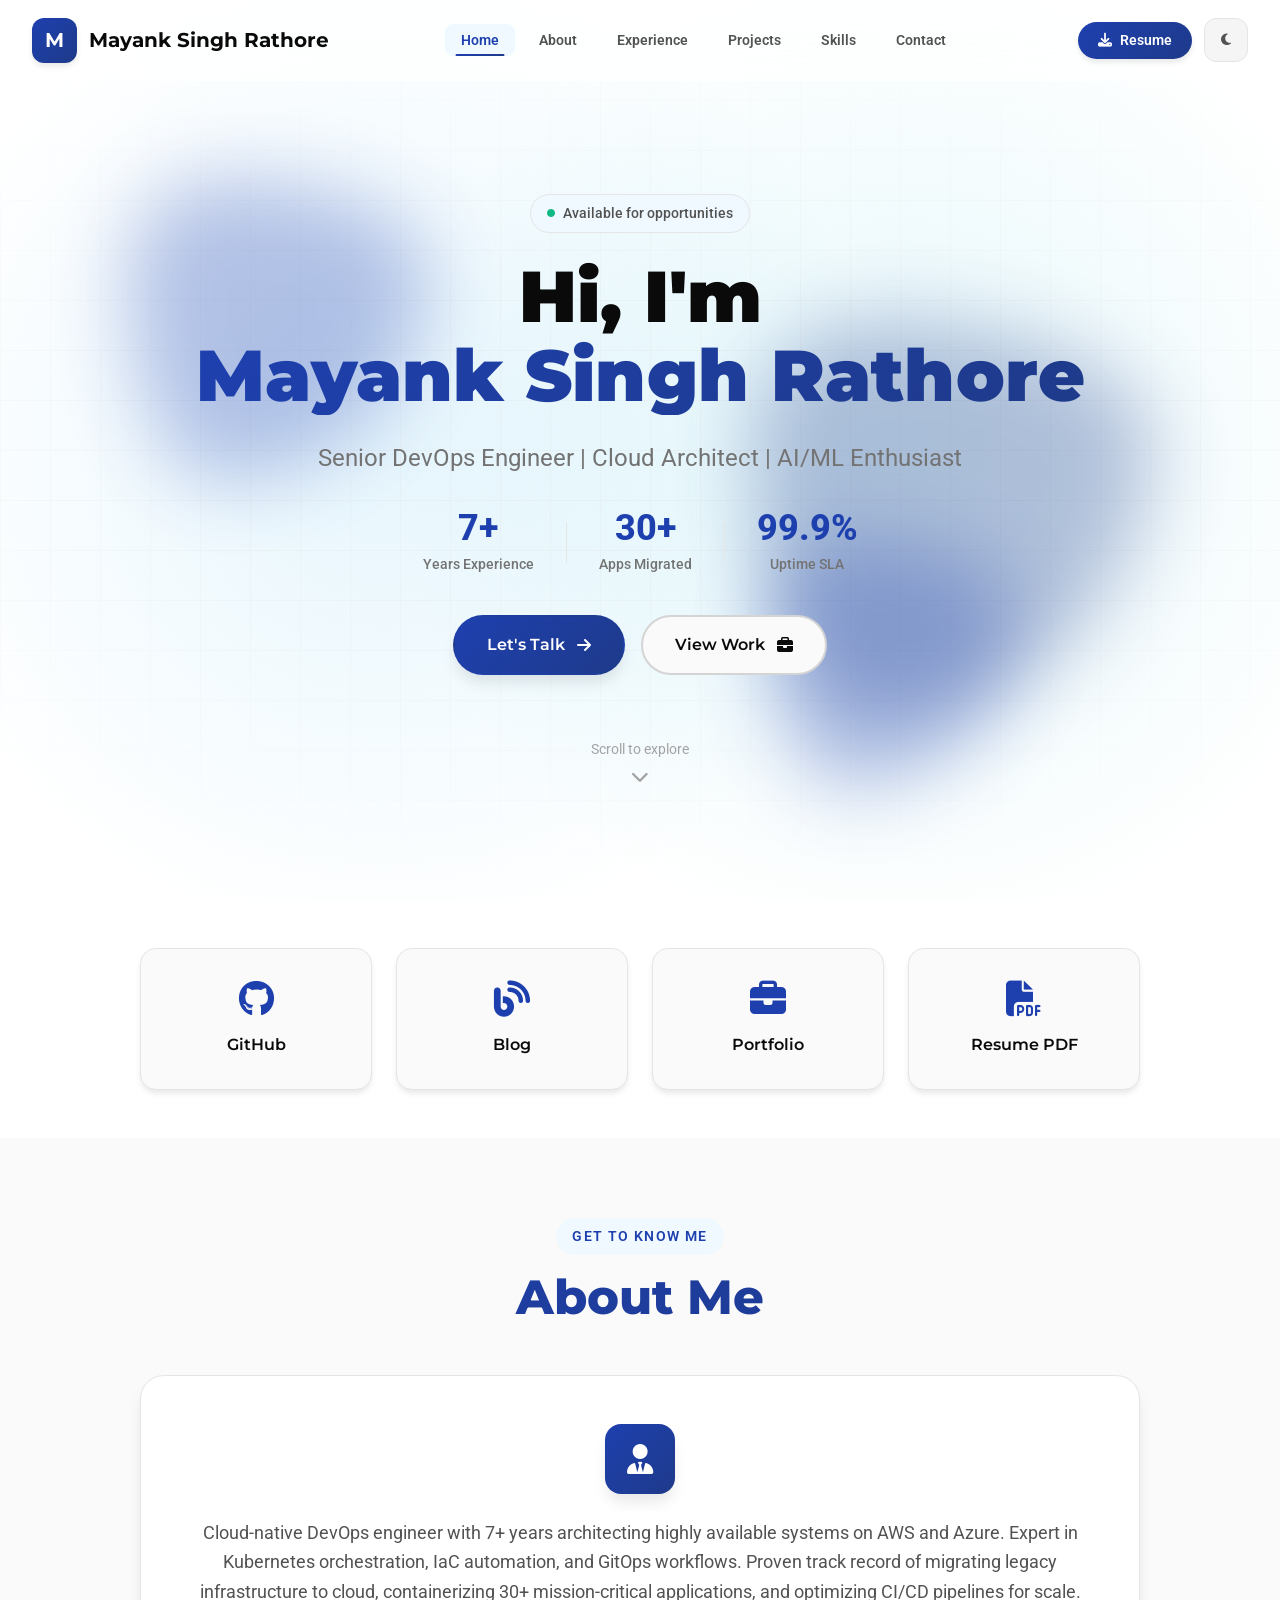
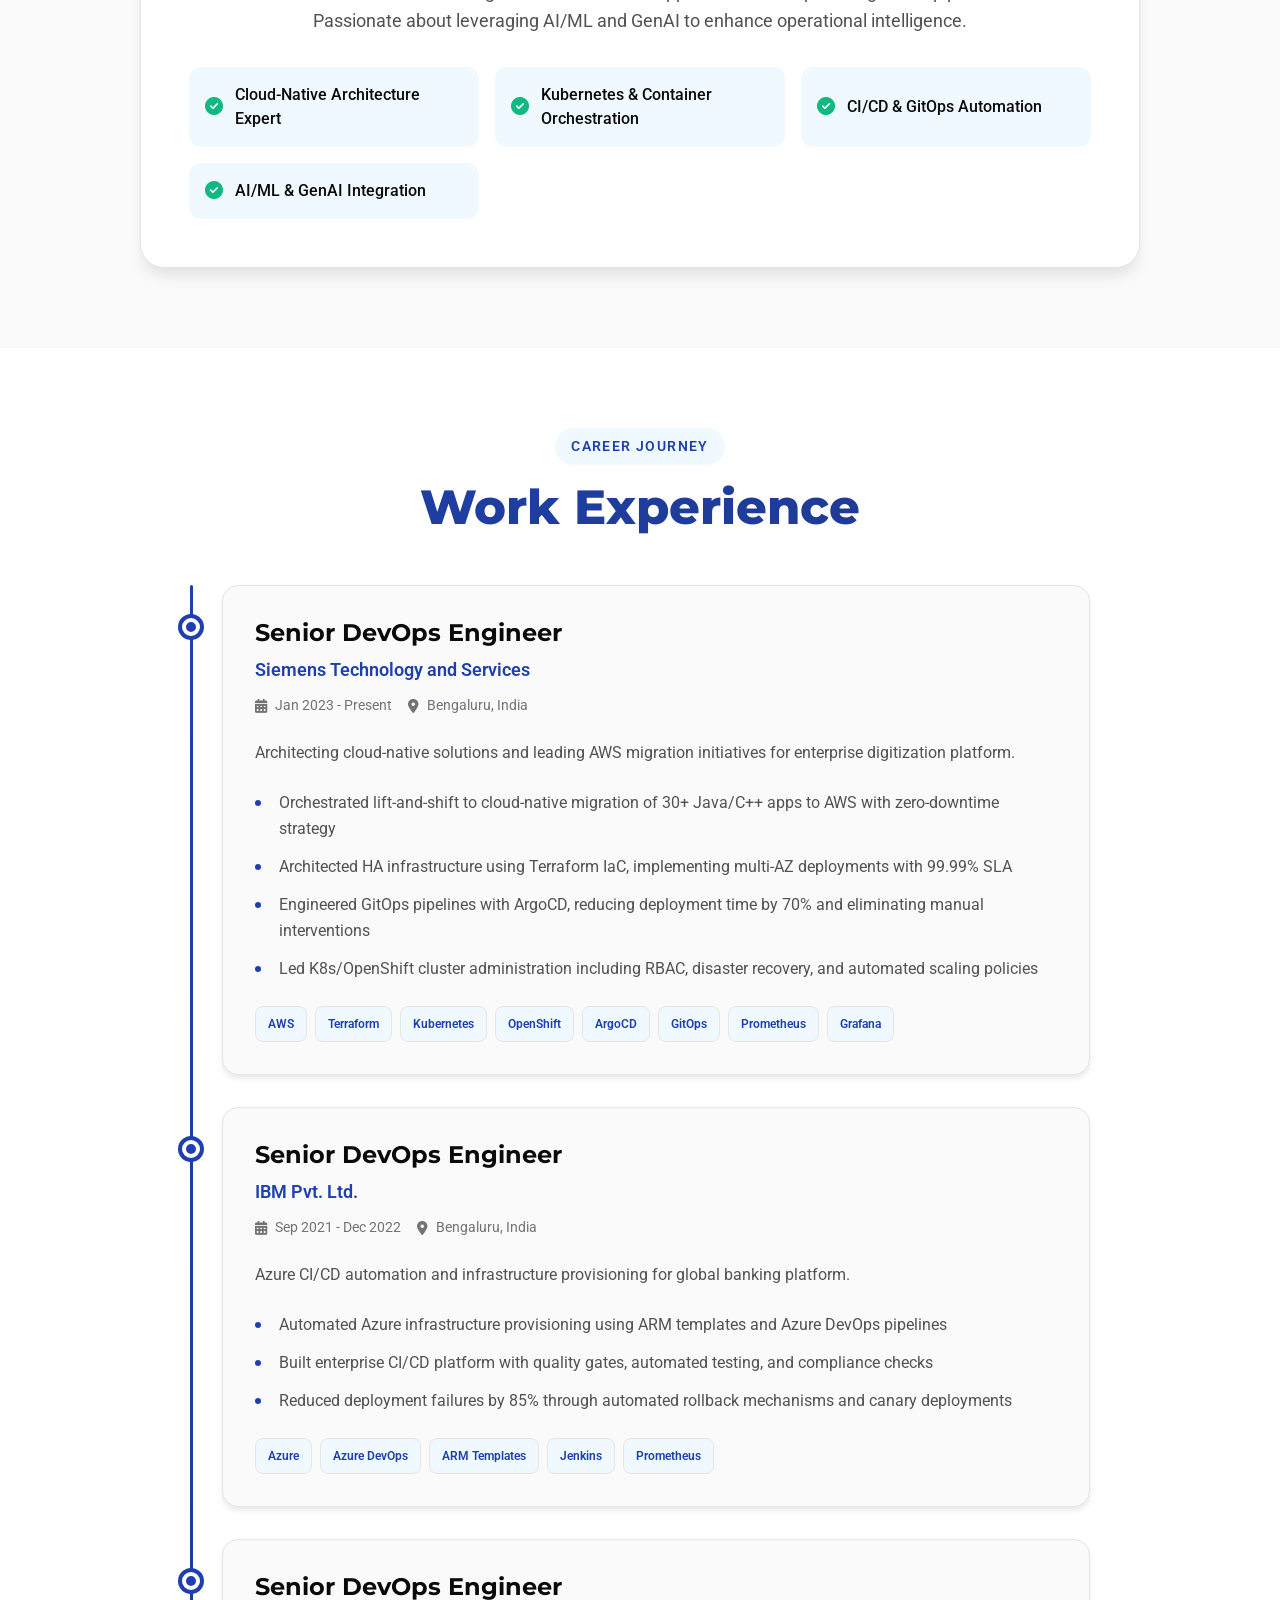
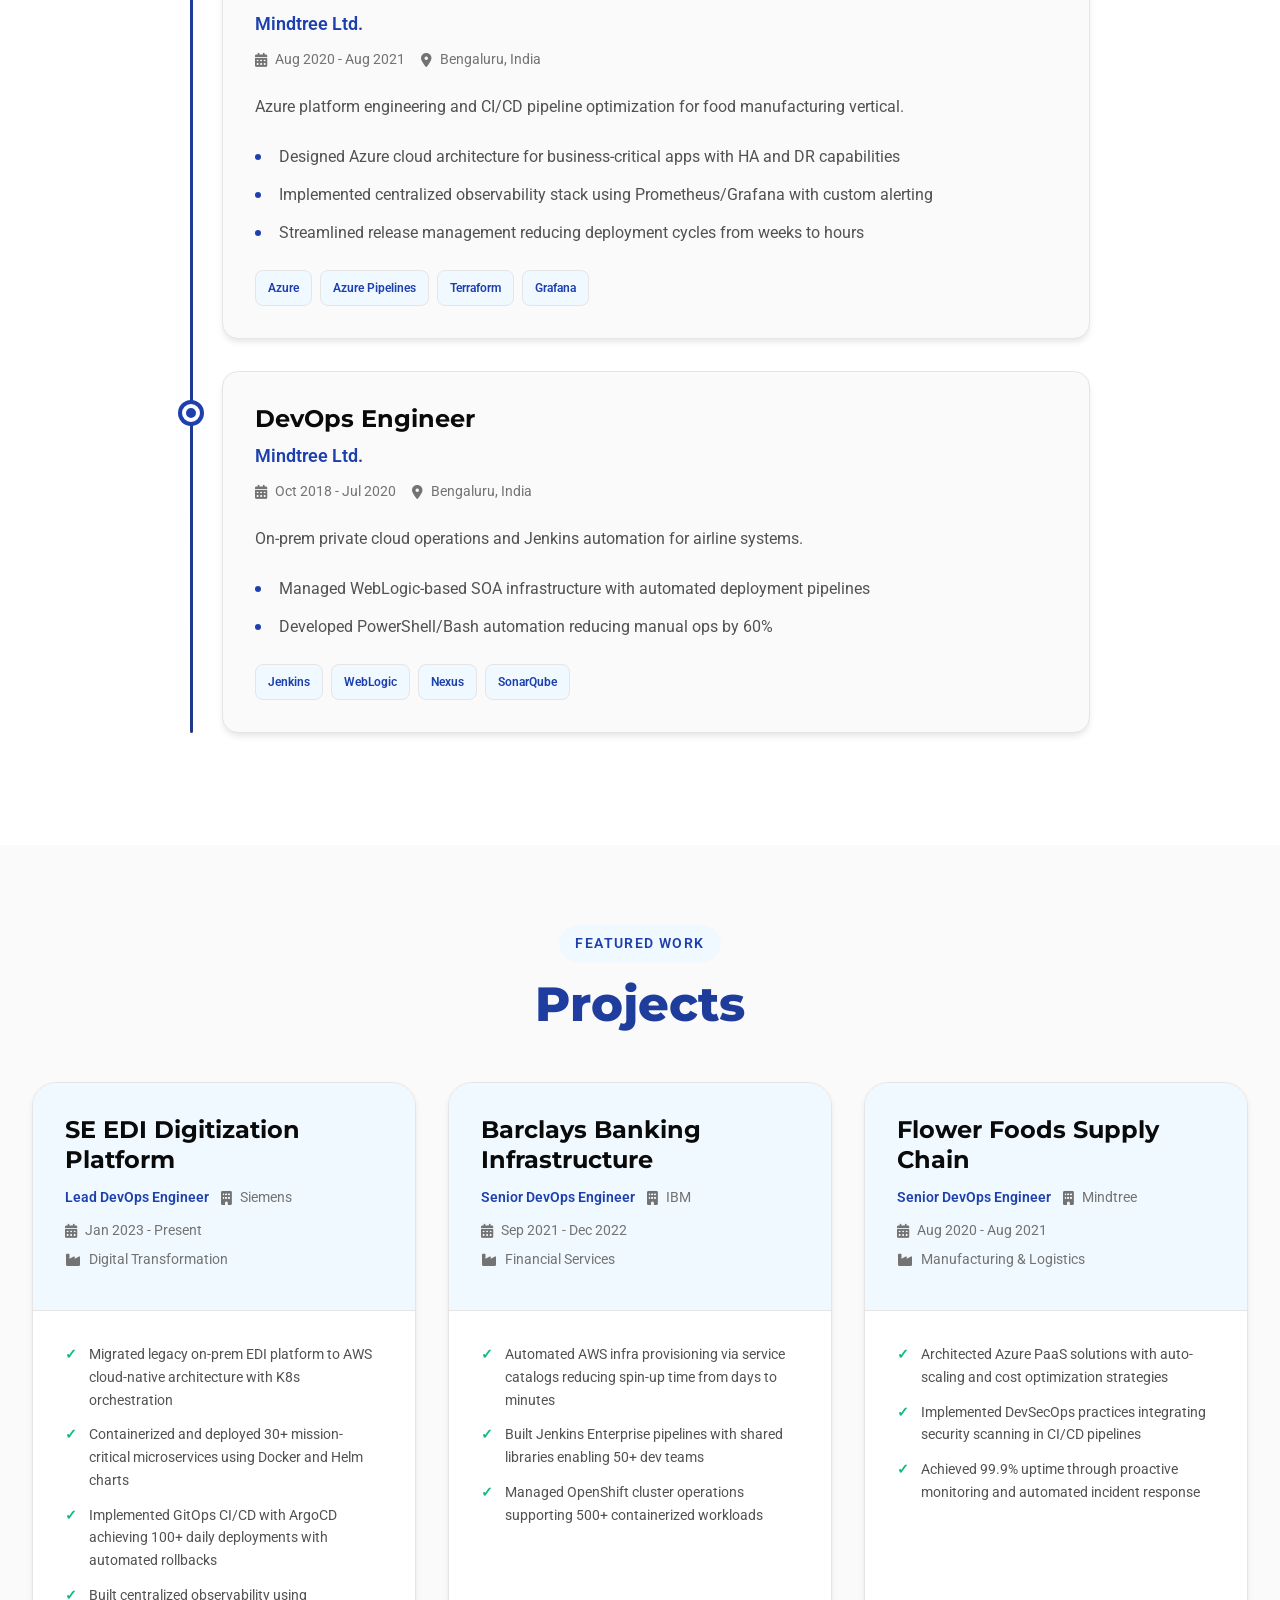
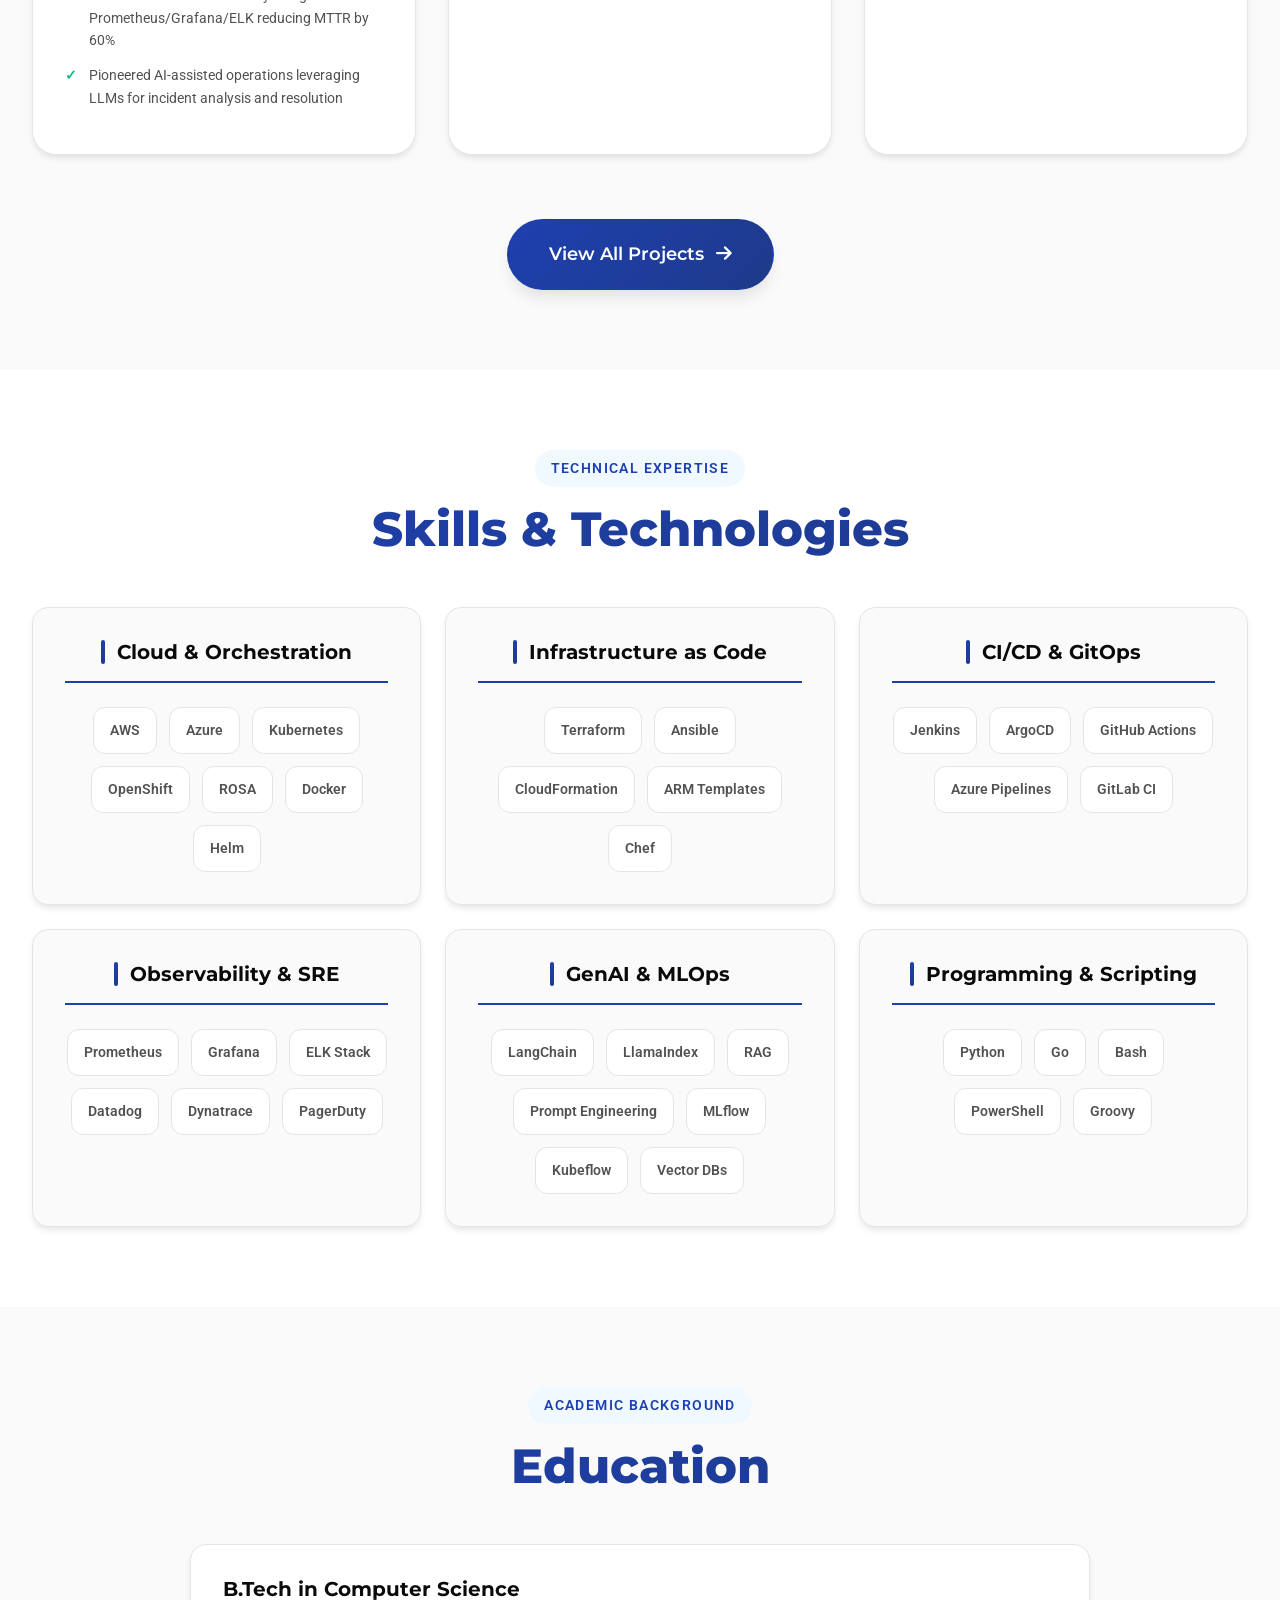
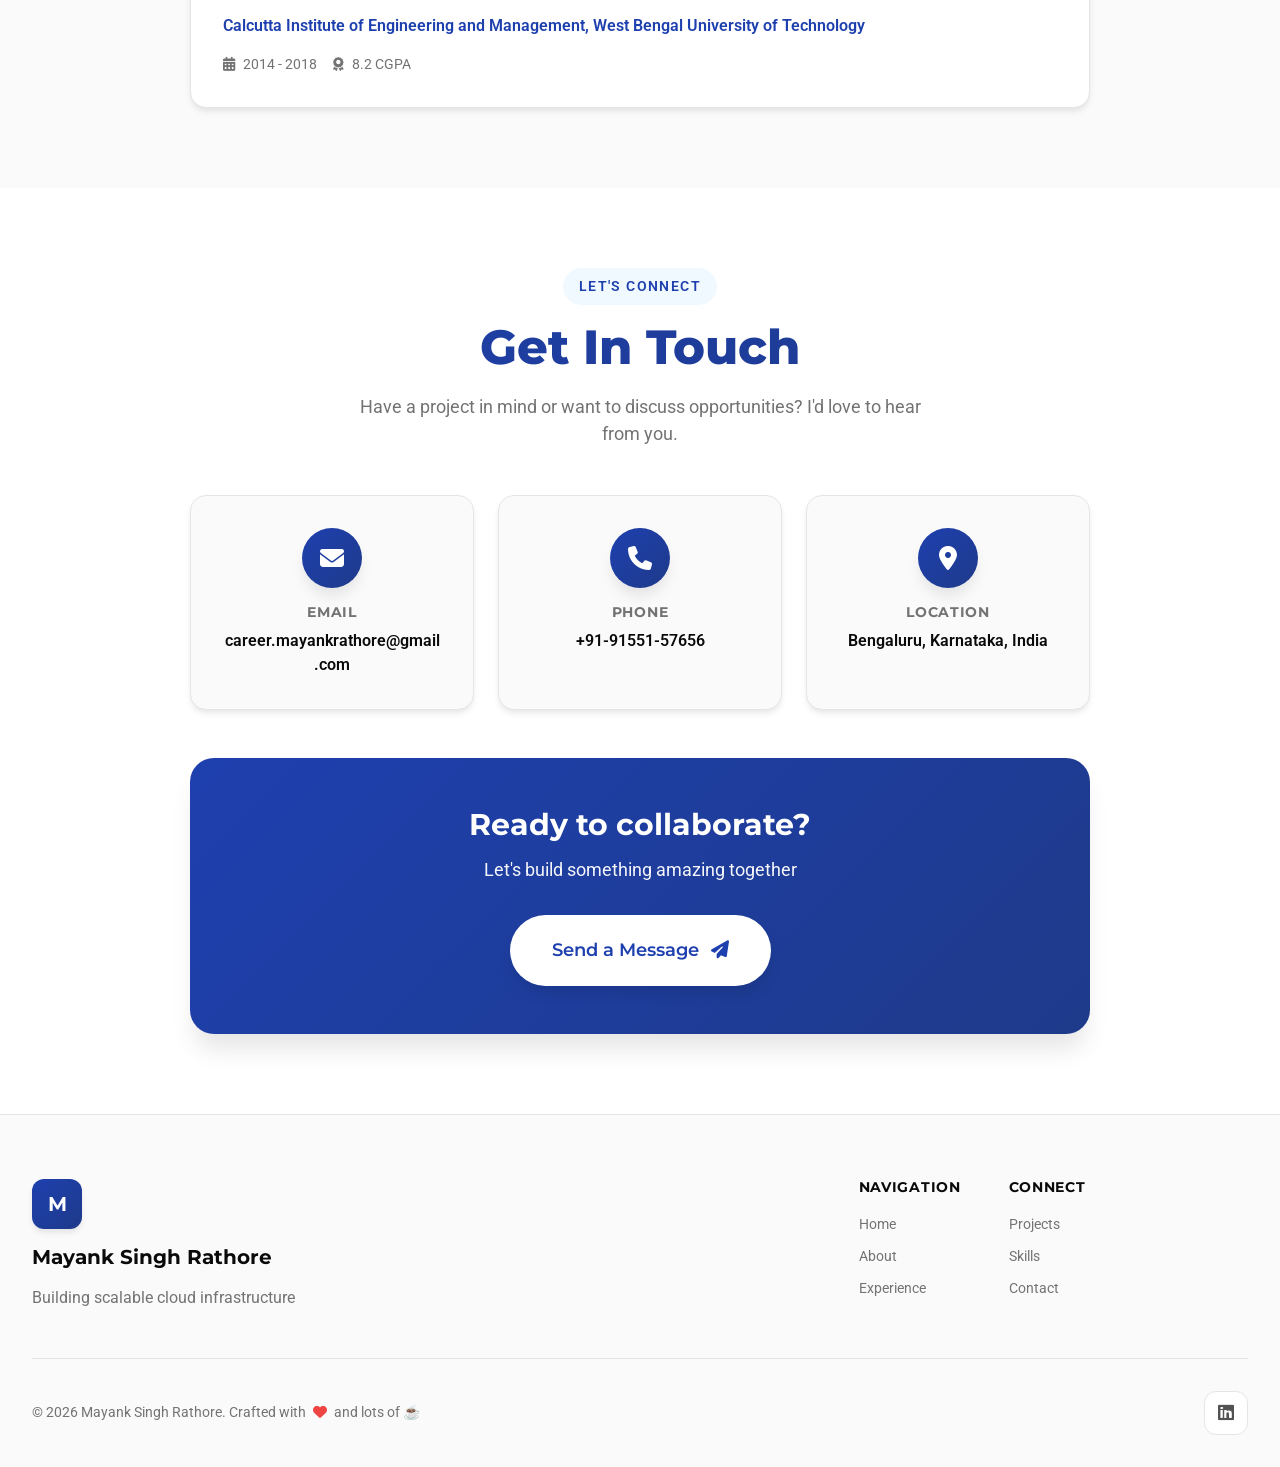
==== commit 50f2e190: "Added all projects" ====
--- a/index.html
+++ b/index.html
@@ -36,7 +36,7 @@
                     <li><a href="#contact" class="nav-link">Contact</a></li>
                 </ul>
                 <div class="nav-actions">
-                    <a href="#" id="download-resume" class="btn-download" aria-label="Download resume">
+                    <a href="data/resume.pdf" id="download-resume" class="btn-download" aria-label="Download resume" download>
                         <i class="fas fa-download"></i>
                         <span>Resume</span>
                     </a>
@@ -171,6 +171,12 @@
             <div id="projects-container" class="projects-grid">
                 <!-- Dynamic content will be loaded here -->
             </div>
+            <div class="section-cta">
+                <a href="projects.html" class="btn btn-primary btn-large">
+                    <span>View All Projects</span>
+                    <i class="fas fa-arrow-right"></i>
+                </a>
+            </div>
         </div>
     </section>
 
--- a/css/styles.css
+++ b/css/styles.css
@@ -1609,3 +1609,197 @@
     outline-offset: 4px;
     border-radius: var(--radius-sm);
 }
+
+/* ===================================
+   Section CTA Styles
+   =================================== */
+.section-cta {
+    margin-top: var(--space-16);
+    text-align: center;
+}
+
+.btn-large {
+    padding: var(--space-5) var(--space-10);
+    font-size: var(--text-lg);
+}
+
+/* ===================================
+   Page Hero Styles
+   =================================== */
+.page-hero {
+    position: relative;
+    padding: calc(var(--space-20) + 80px) 0 var(--space-20);
+    min-height: 50vh;
+    display: flex;
+    align-items: center;
+    overflow: hidden;
+}
+
+.page-hero-content {
+    position: relative;
+    z-index: 2;
+    text-align: center;
+    max-width: 800px;
+    margin: 0 auto;
+}
+
+.back-link {
+    display: inline-flex;
+    align-items: center;
+    gap: var(--space-2);
+    color: var(--text-secondary);
+    font-size: var(--text-sm);
+    font-weight: 500;
+    margin-bottom: var(--space-6);
+    transition: all var(--transition-base);
+    text-decoration: none;
+}
+
+.back-link:hover {
+    color: var(--accent-primary);
+    gap: var(--space-3);
+}
+
+.page-title {
+    font-family: var(--font-display);
+    font-size: var(--text-5xl);
+    font-weight: 800;
+    line-height: var(--leading-tight);
+    margin-bottom: var(--space-6);
+    background: var(--accent-gradient);
+    -webkit-background-clip: text;
+    -webkit-text-fill-color: transparent;
+    background-clip: text;
+}
+
+.page-subtitle {
+    font-size: var(--text-xl);
+    color: var(--text-secondary);
+    line-height: var(--leading-relaxed);
+    max-width: 600px;
+    margin: 0 auto;
+}
+
+/* ===================================
+   Projects Page Styles
+   =================================== */
+.projects-page {
+    padding: var(--space-16) 0;
+}
+
+.projects-links-grid {
+    display: grid;
+    grid-template-columns: repeat(auto-fill, minmax(350px, 1fr));
+    gap: var(--space-8);
+}
+
+.project-link-card {
+    background: var(--bg-primary);
+    border: 1px solid var(--border-light);
+    border-radius: var(--radius-xl);
+    padding: var(--space-8);
+    transition: all var(--transition-base);
+    display: flex;
+    flex-direction: column;
+    gap: var(--space-6);
+}
+
+.project-link-card:hover {
+    transform: translateY(-8px);
+    box-shadow: var(--shadow-xl);
+    border-color: var(--accent-primary);
+}
+
+.project-link-icon {
+    width: 64px;
+    height: 64px;
+    border-radius: var(--radius-xl);
+    background: var(--accent-gradient);
+    display: flex;
+    align-items: center;
+    justify-content: center;
+    color: white;
+    font-size: var(--text-3xl);
+    flex-shrink: 0;
+}
+
+.project-link-content h3 {
+    font-family: var(--font-display);
+    font-size: var(--text-2xl);
+    font-weight: 700;
+    color: var(--text-primary);
+    margin-bottom: var(--space-3);
+}
+
+.project-link-content p {
+    font-size: var(--text-base);
+    color: var(--text-secondary);
+    line-height: var(--leading-relaxed);
+}
+
+.project-link-btn {
+    display: inline-flex;
+    align-items: center;
+    gap: var(--space-3);
+    padding: var(--space-4) var(--space-6);
+    background: var(--accent-gradient);
+    color: white;
+    text-decoration: none;
+    border-radius: var(--radius-lg);
+    font-weight: 600;
+    font-size: var(--text-base);
+    transition: all var(--transition-base);
+    align-self: flex-start;
+    margin-top: auto;
+}
+
+.project-link-btn:hover {
+    transform: translateX(4px);
+    box-shadow: var(--shadow-lg);
+}
+
+.project-link-btn i {
+    font-size: var(--text-sm);
+    transition: transform var(--transition-base);
+}
+
+.project-link-btn:hover i {
+    transform: translateX(4px);
+}
+
+/* Dark theme adjustments for projects page */
+[data-theme="dark"] .project-link-card {
+    background: var(--bg-secondary);
+    border-color: var(--border-medium);
+}
+
+[data-theme="dark"] .project-link-card:hover {
+    border-color: var(--accent-primary);
+}
+
+/* Responsive adjustments */
+@media (max-width: 768px) {
+    .page-title {
+        font-size: var(--text-4xl);
+    }
+    
+    .page-subtitle {
+        font-size: var(--text-lg);
+    }
+    
+    .projects-links-grid {
+        grid-template-columns: 1fr;
+        gap: var(--space-6);
+    }
+    
+    .project-link-card {
+        padding: var(--space-6);
+    }
+    
+    .project-link-icon {
+        width: 56px;
+        height: 56px;
+        font-size: var(--text-2xl);
+    }
+}
+
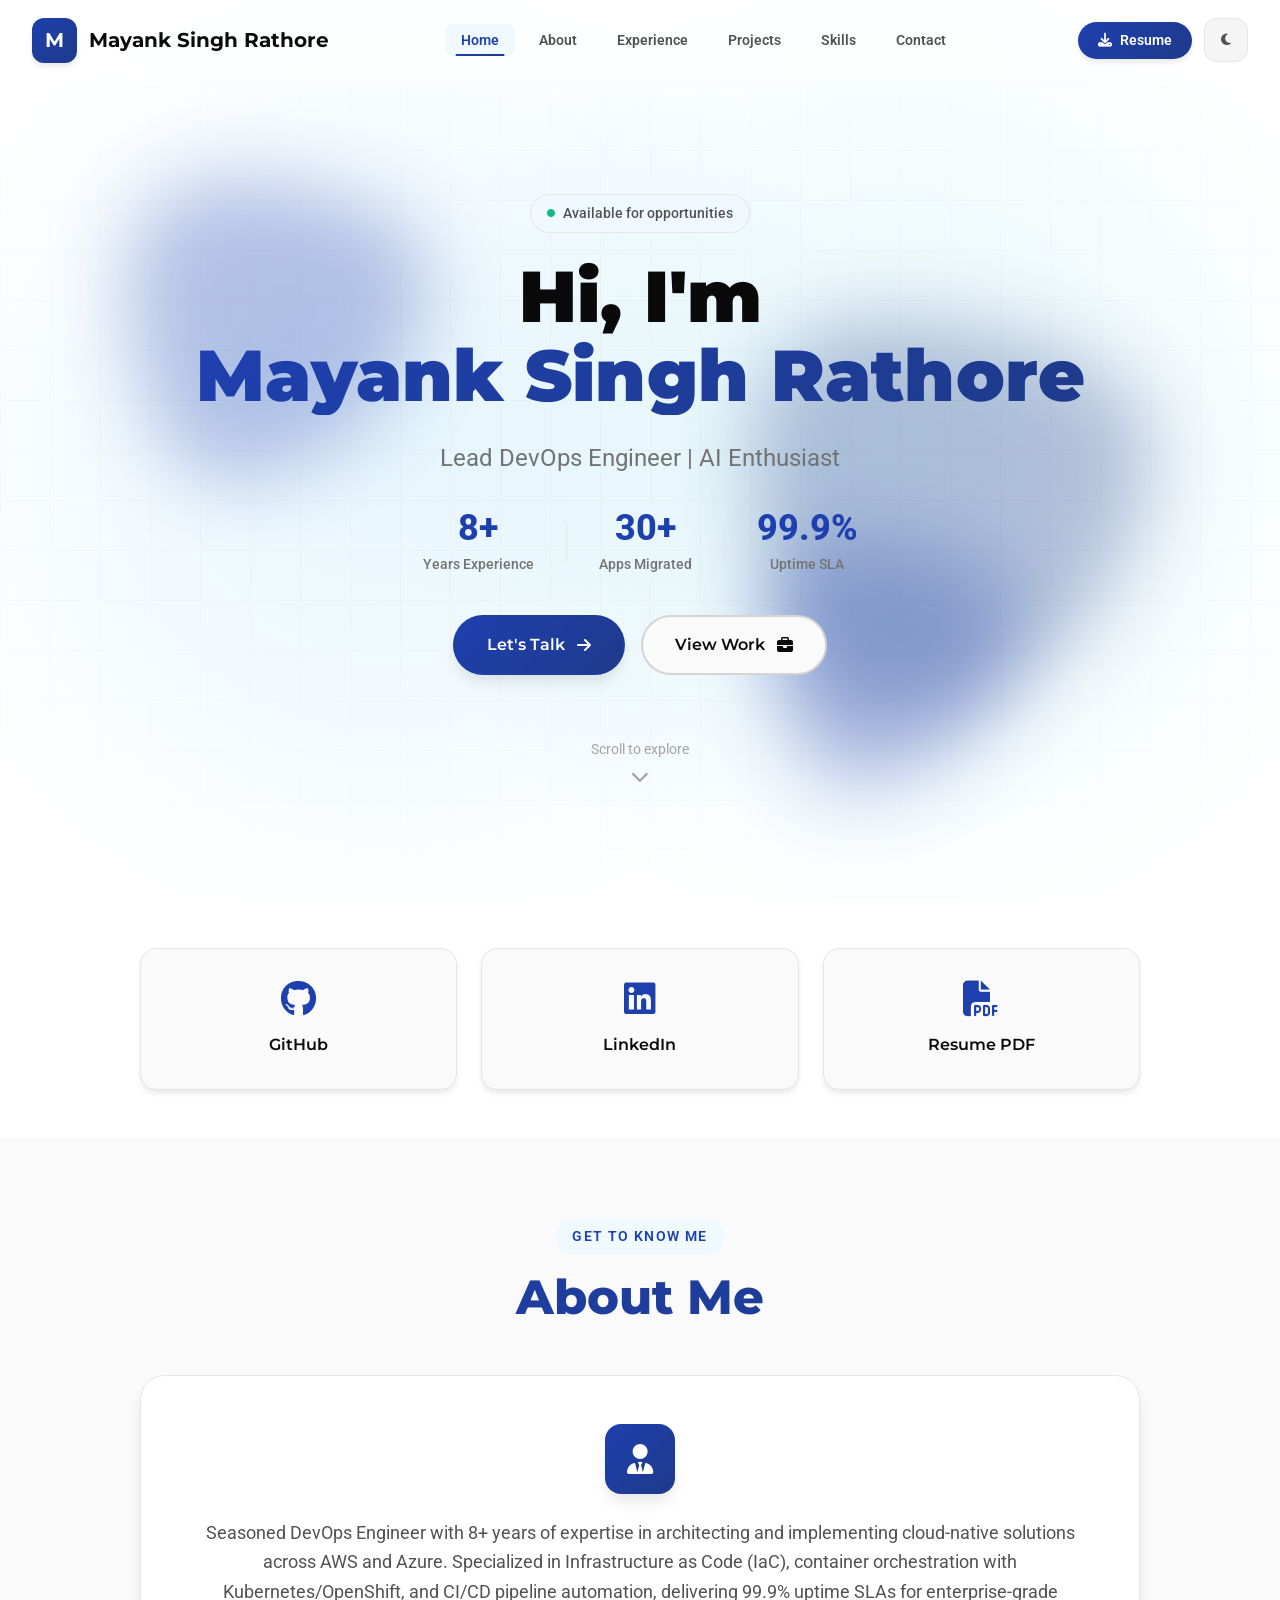
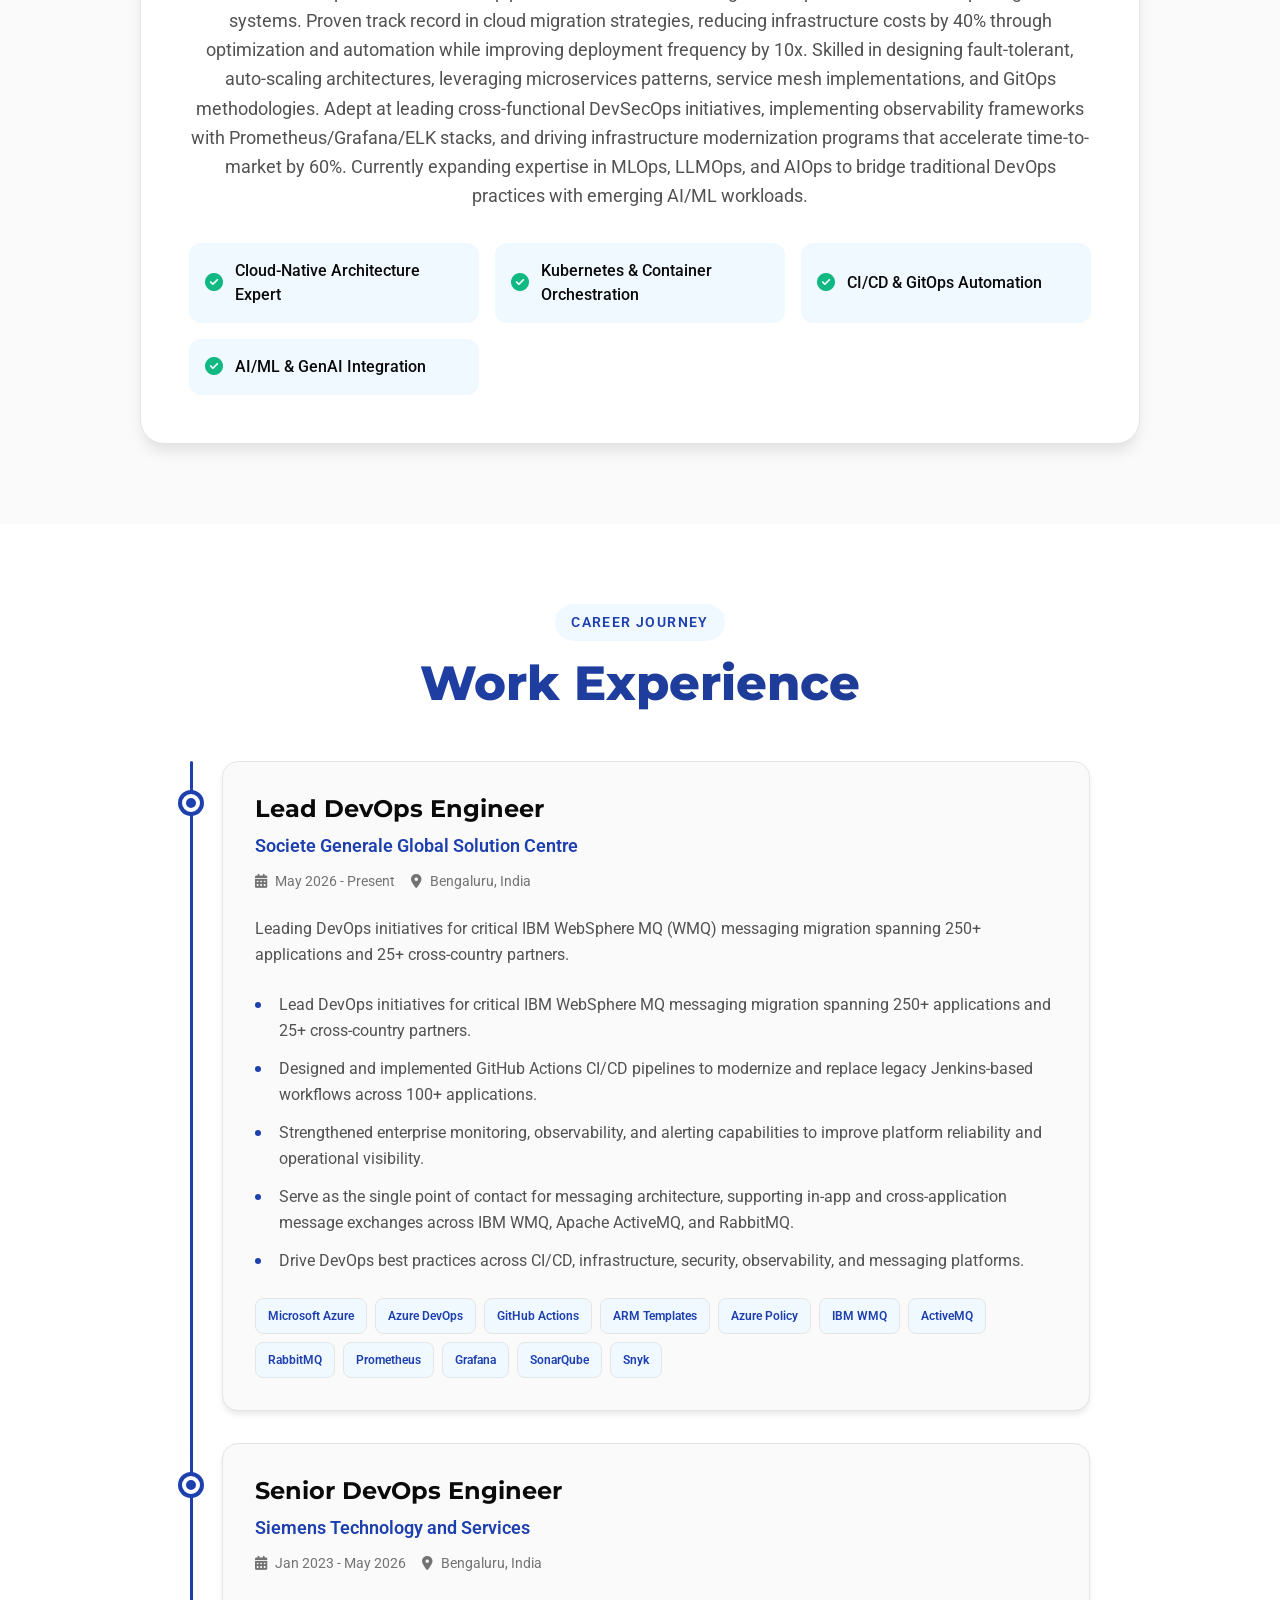
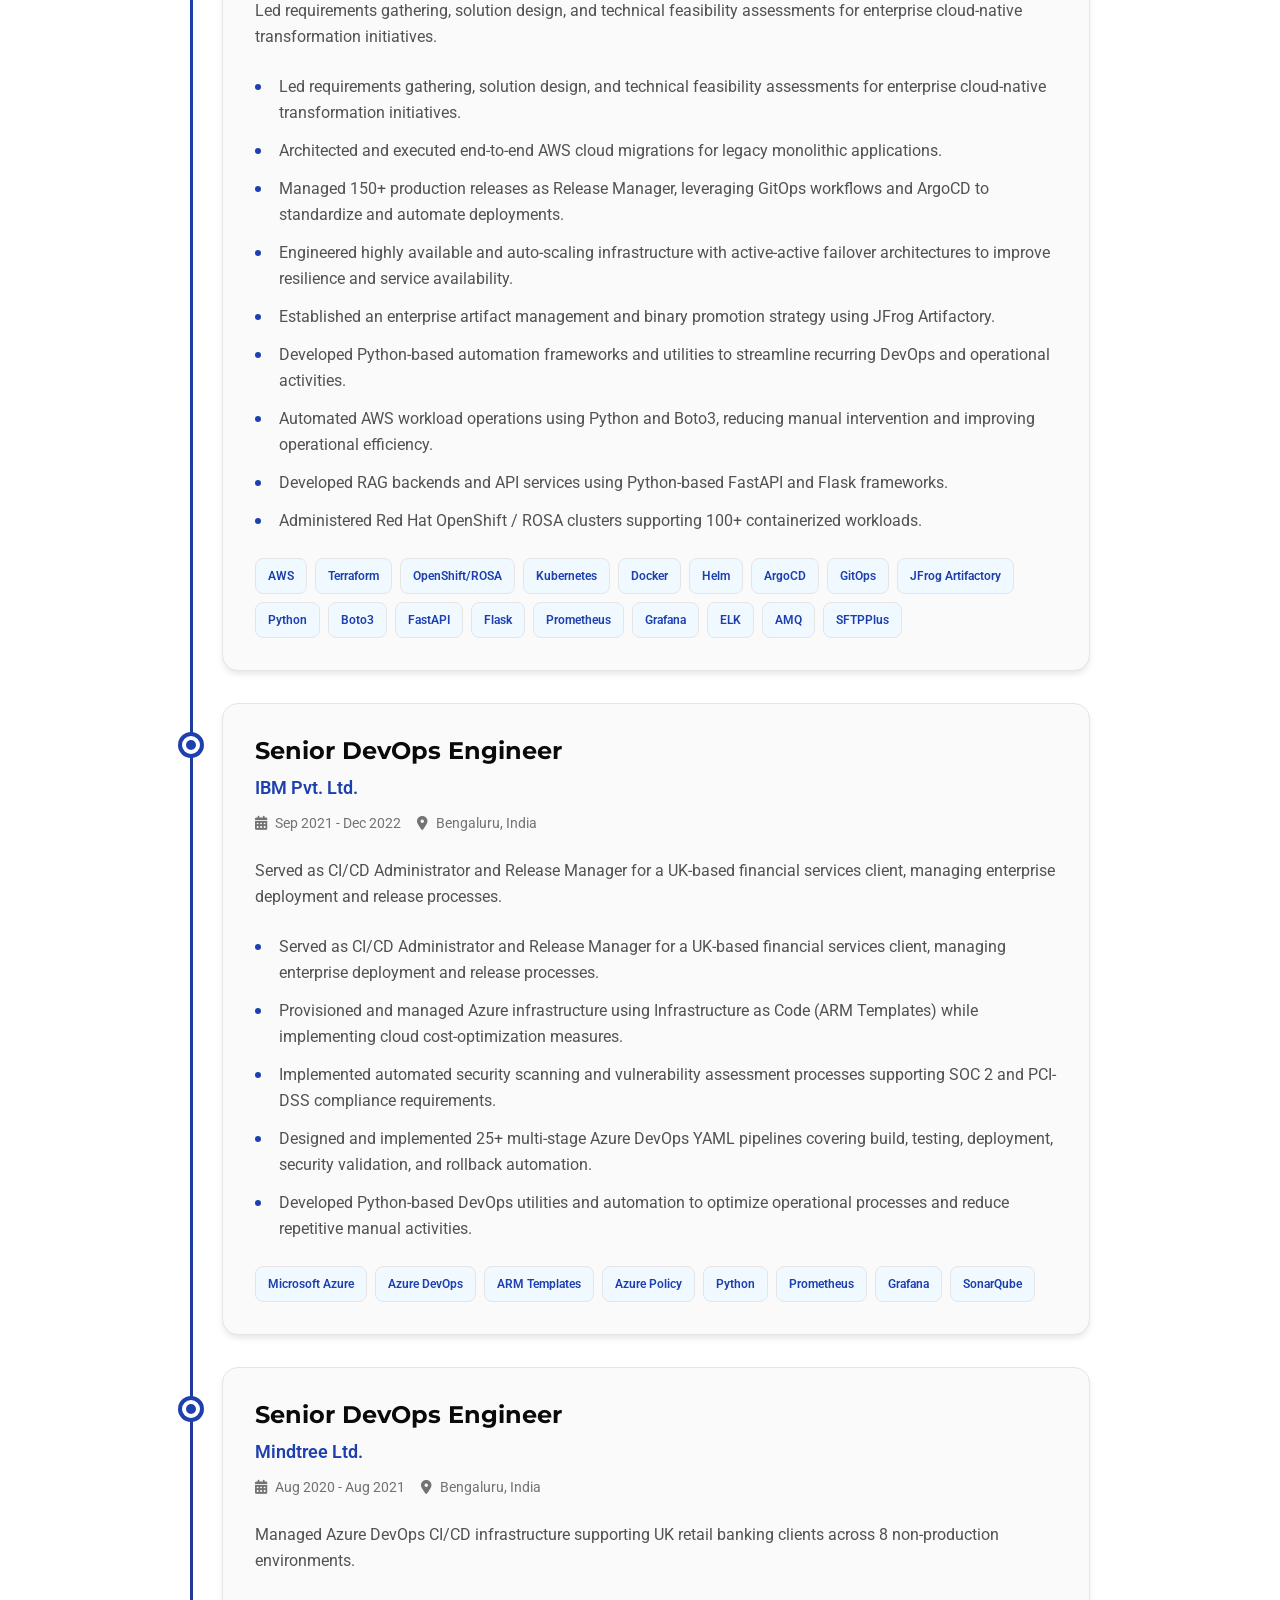
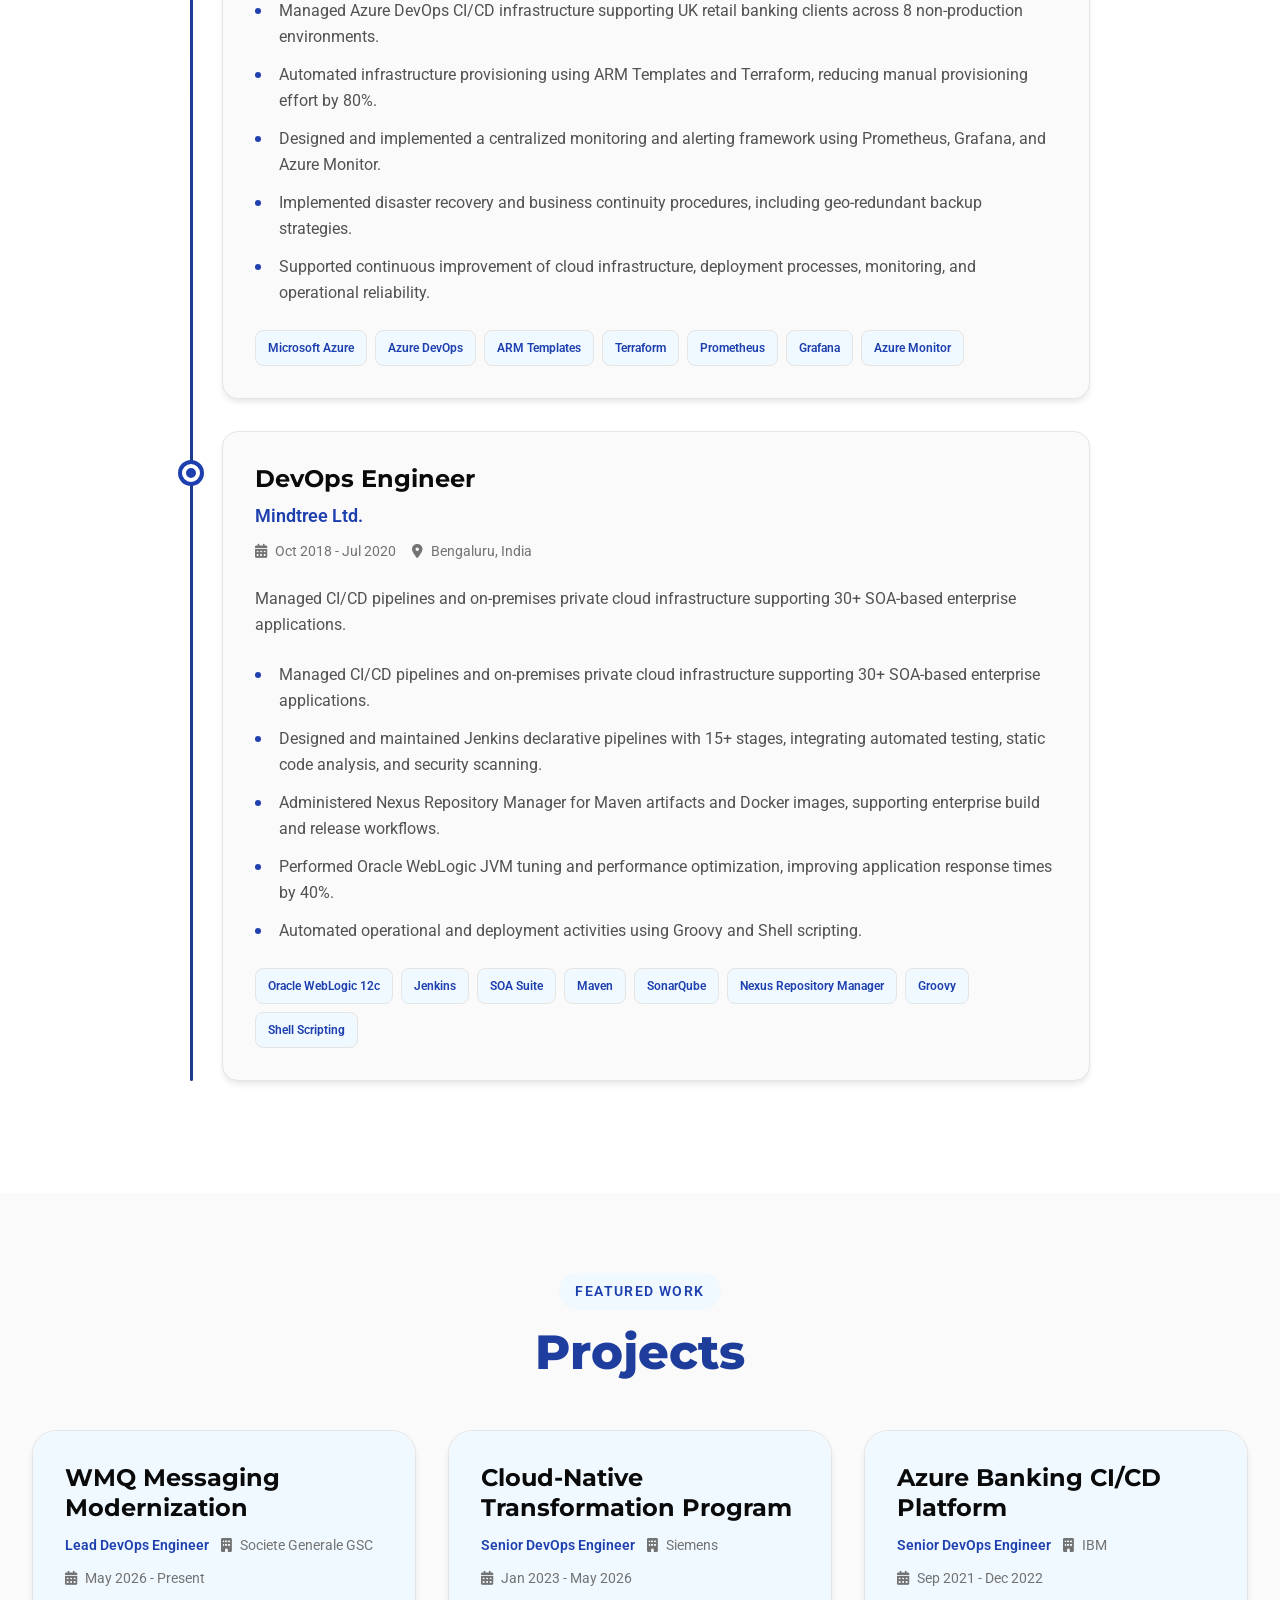
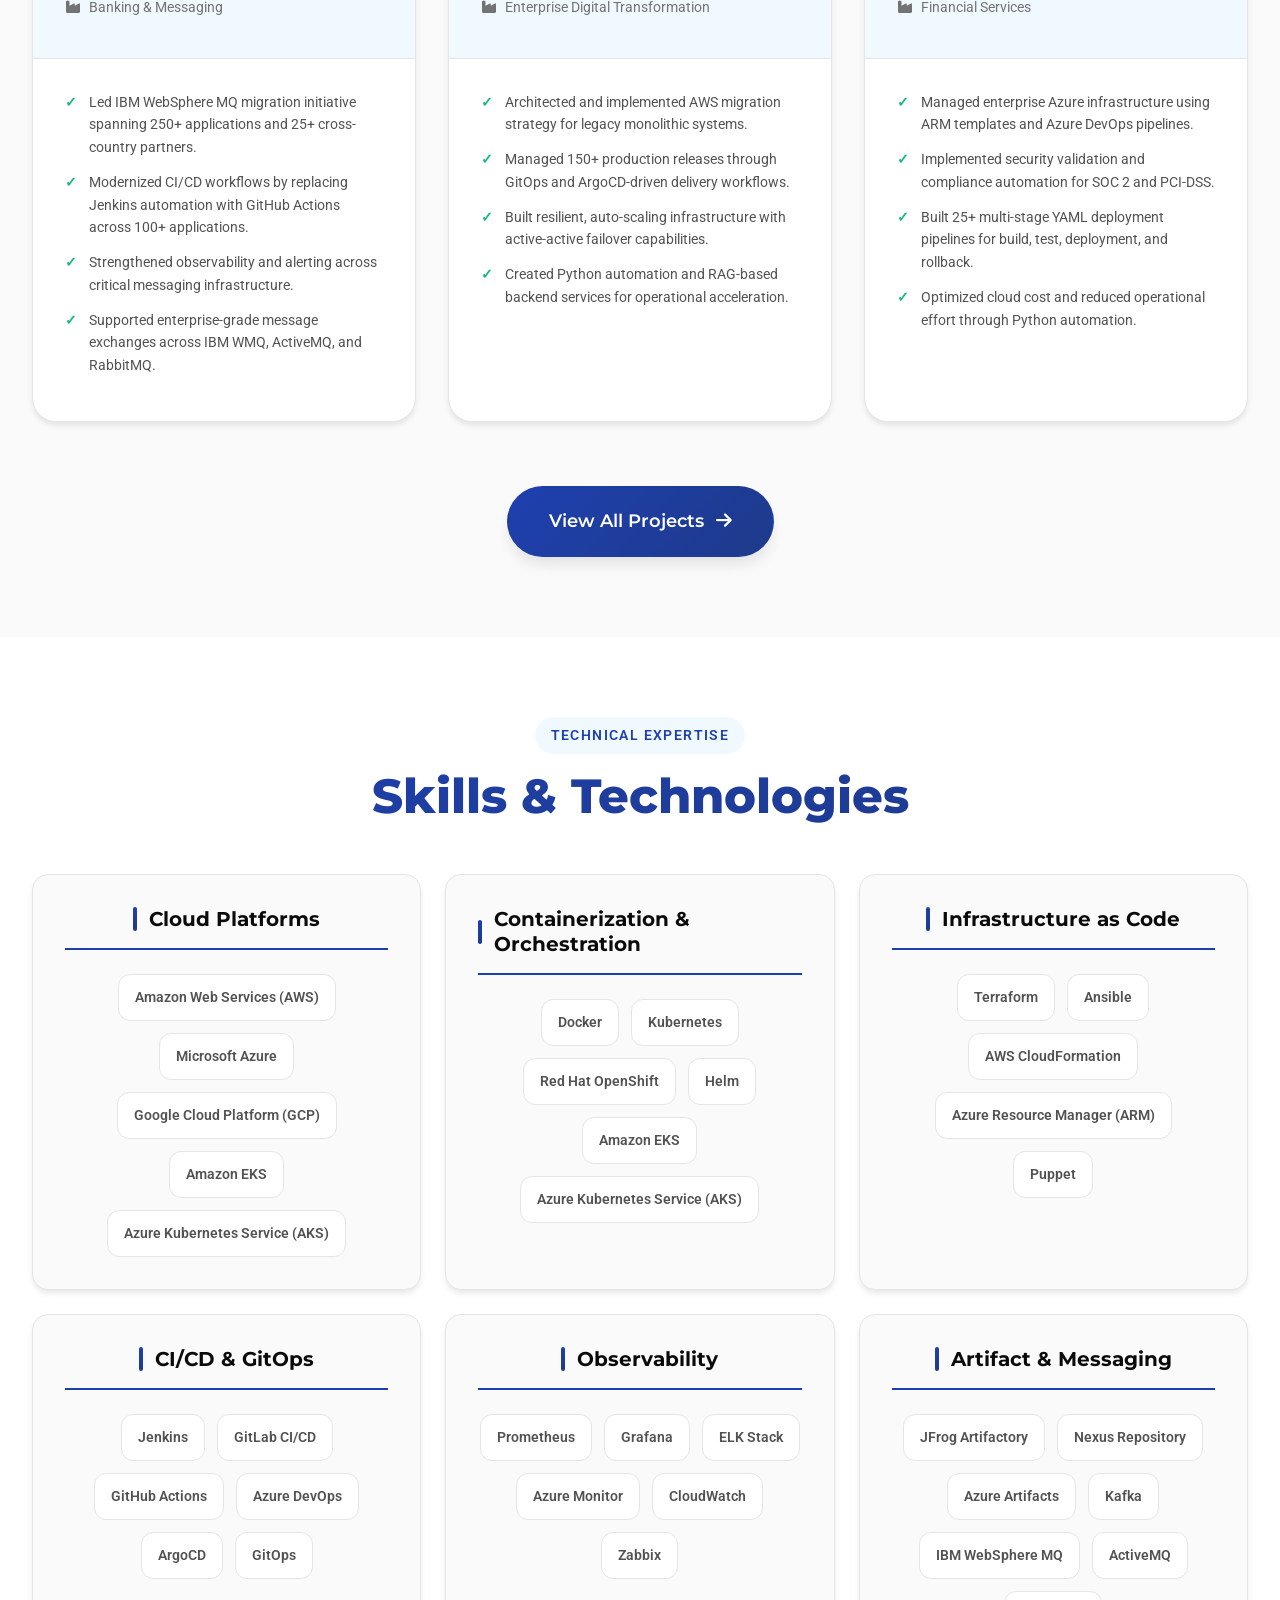
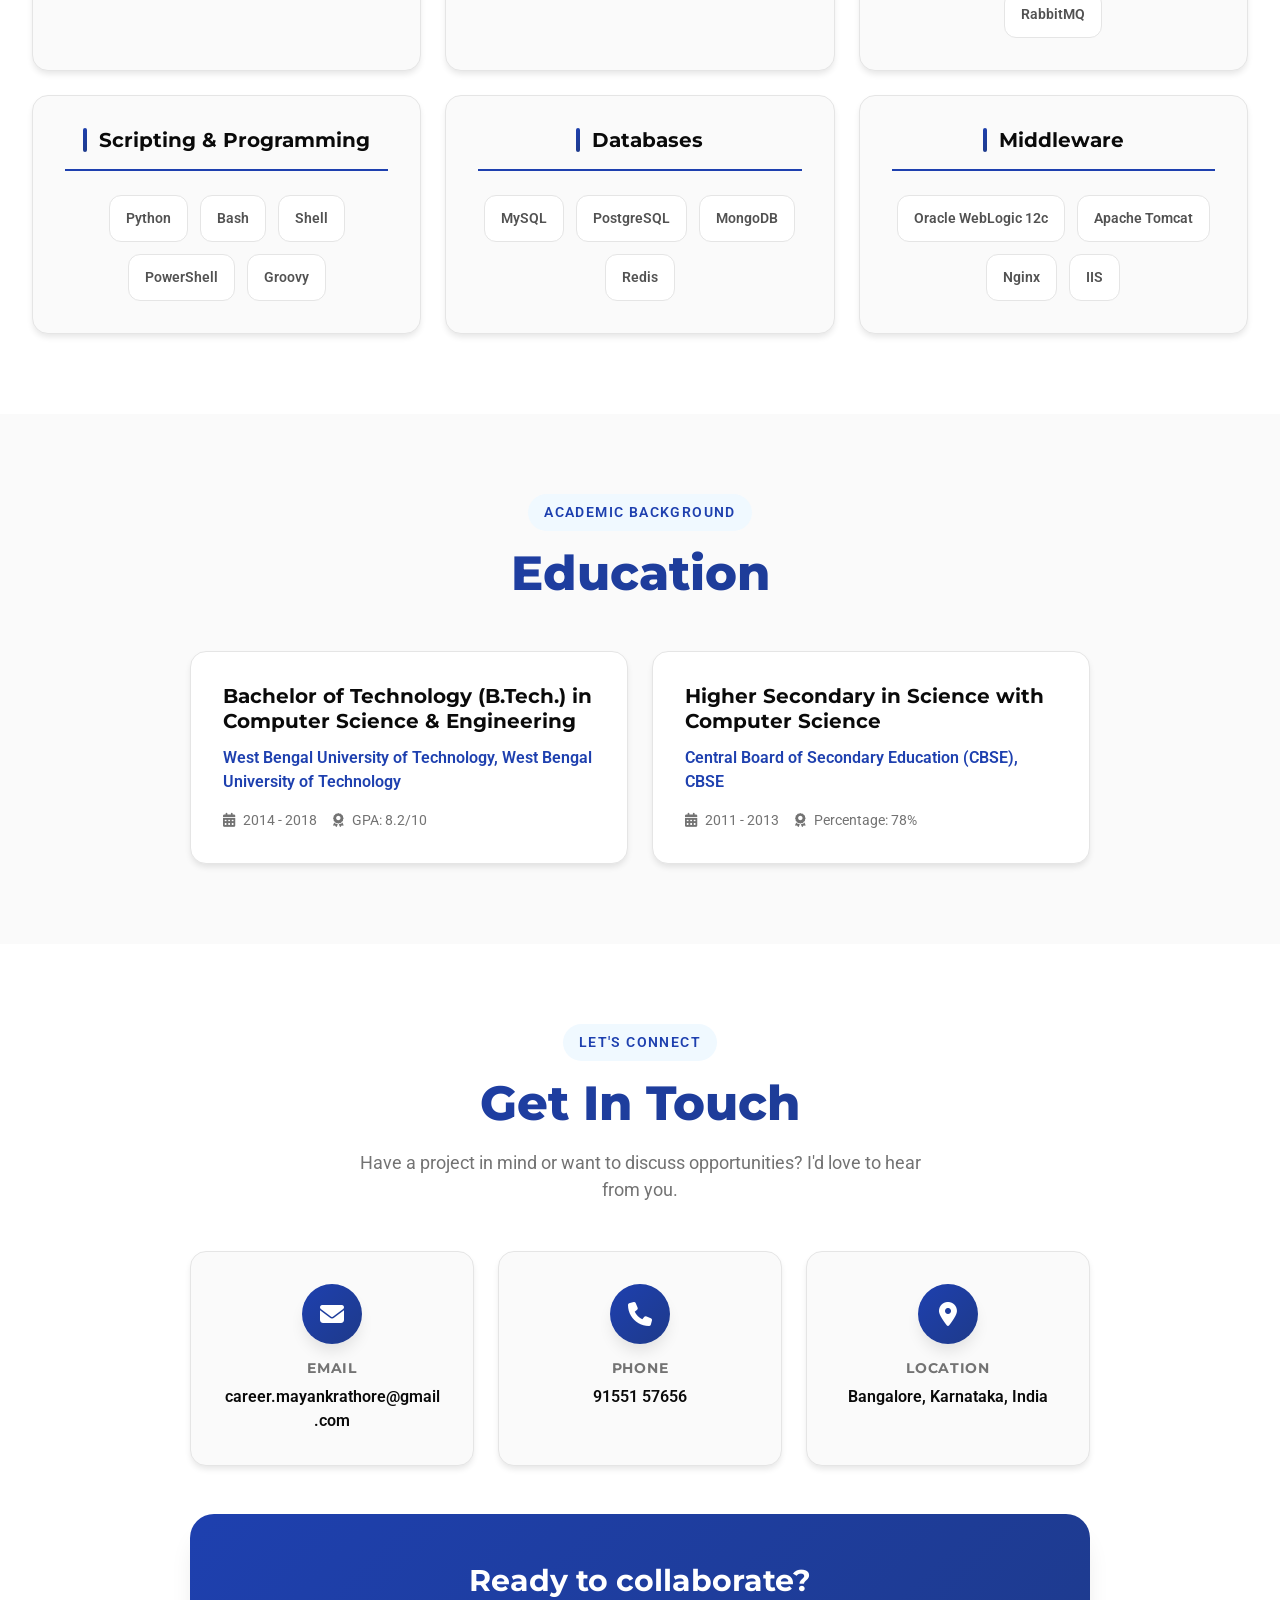
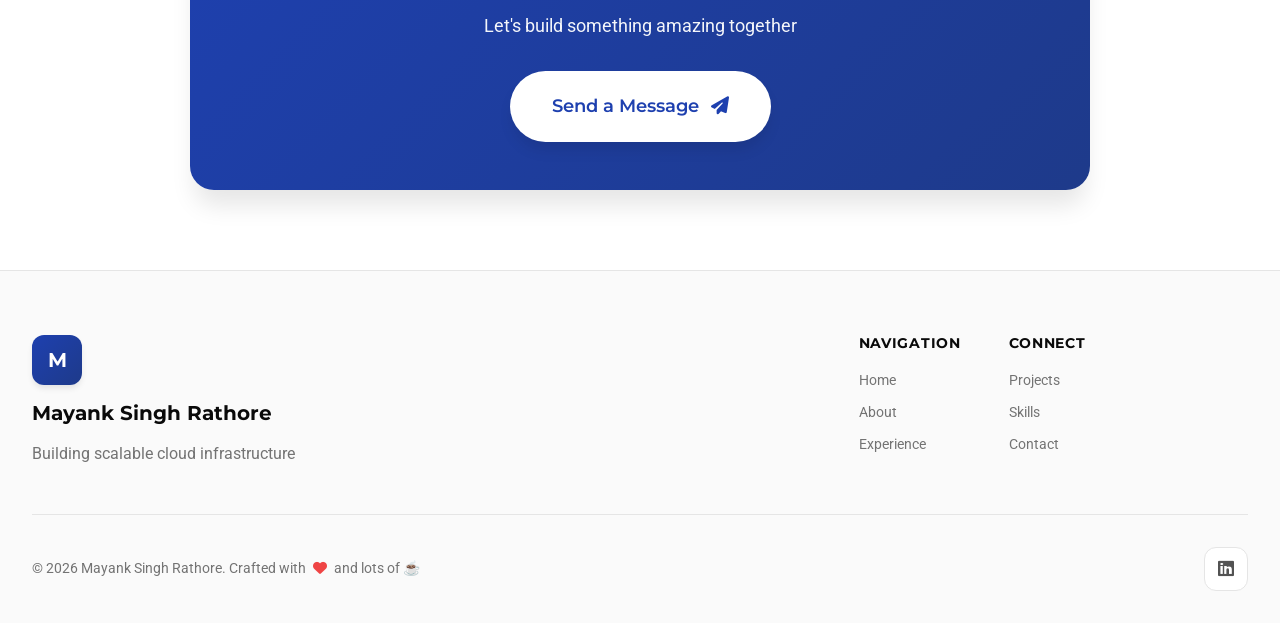
==== commit ff394d2d: "Update index.html" ====
--- a/index.html
+++ b/index.html
@@ -71,7 +71,7 @@
                 <p id="hero-headline" class="hero-subtitle">Loading...</p>
                 <div class="hero-stats">
                     <div class="stat-item">
-                        <div class="stat-number">7+</div>
+                        <div class="stat-number">8+</div>
                         <div class="stat-label">Years Experience</div>
                     </div>
                     <div class="stat-divider"></div>
